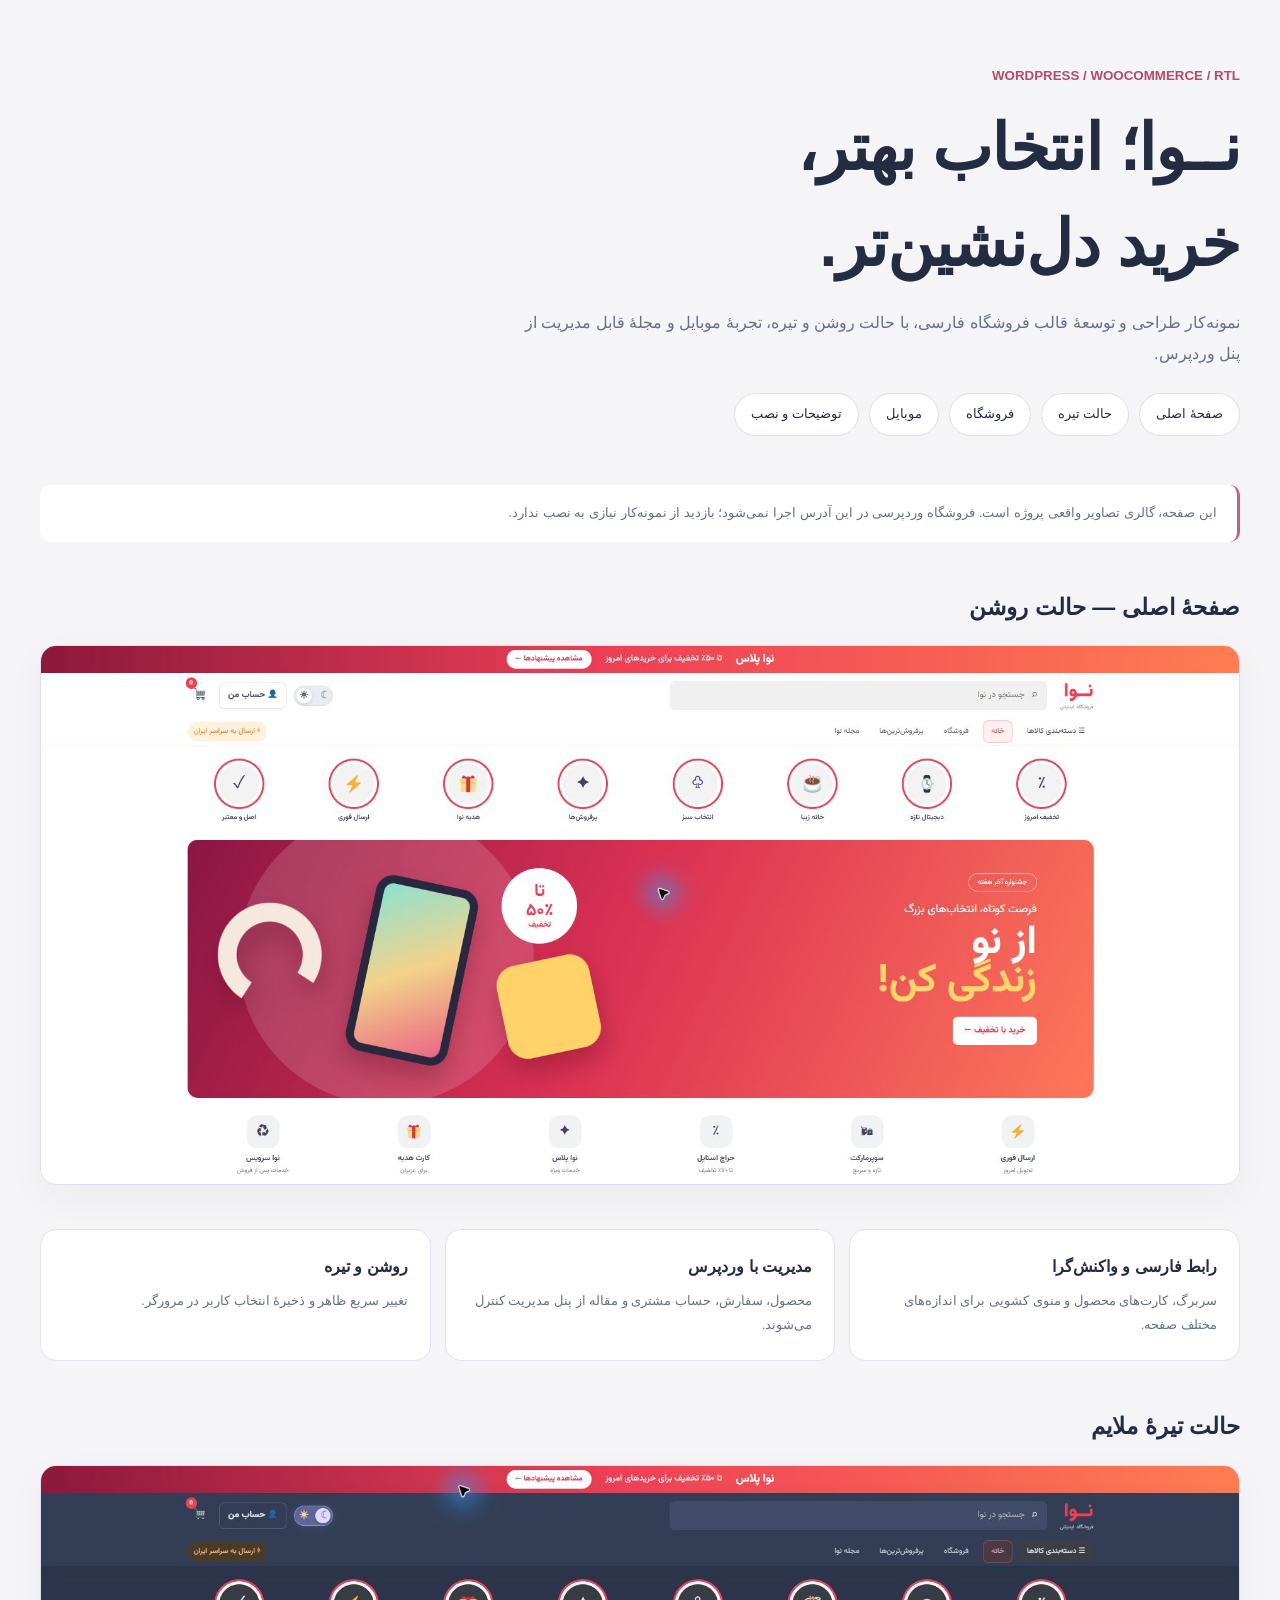
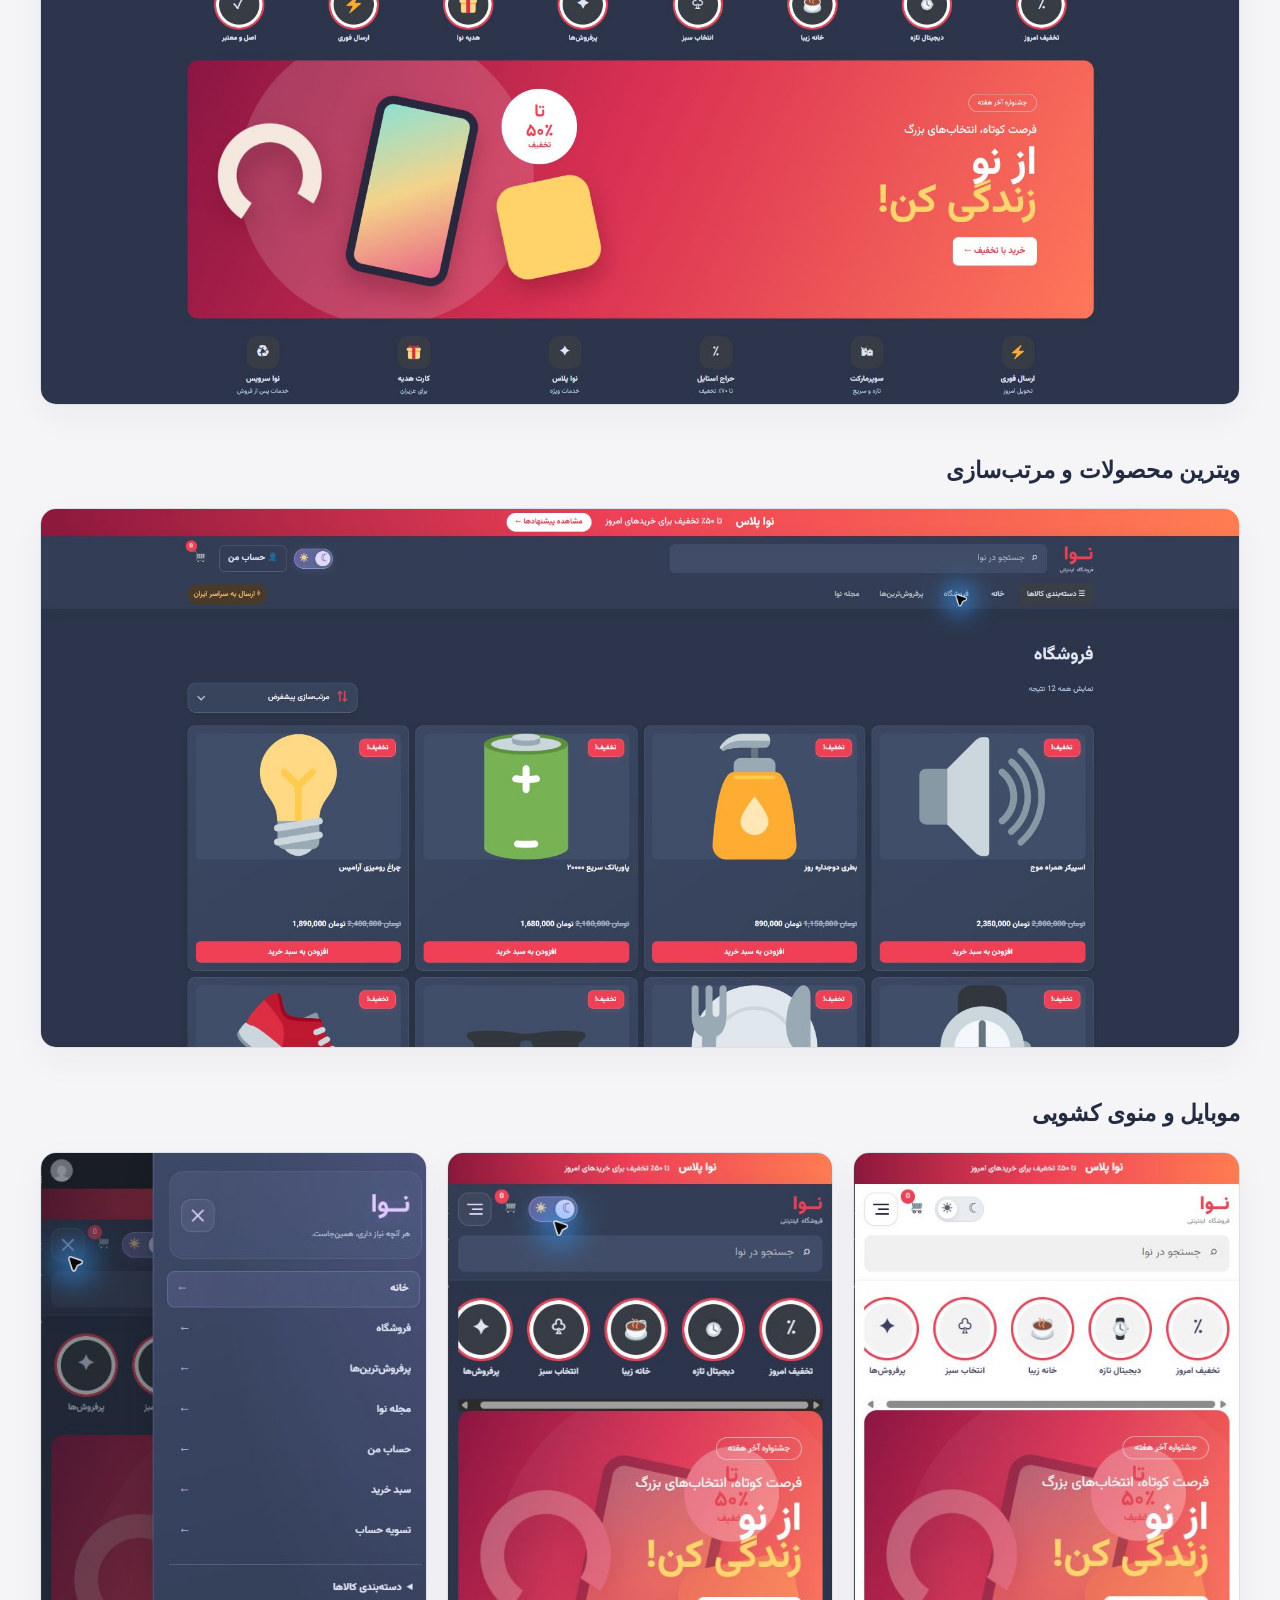
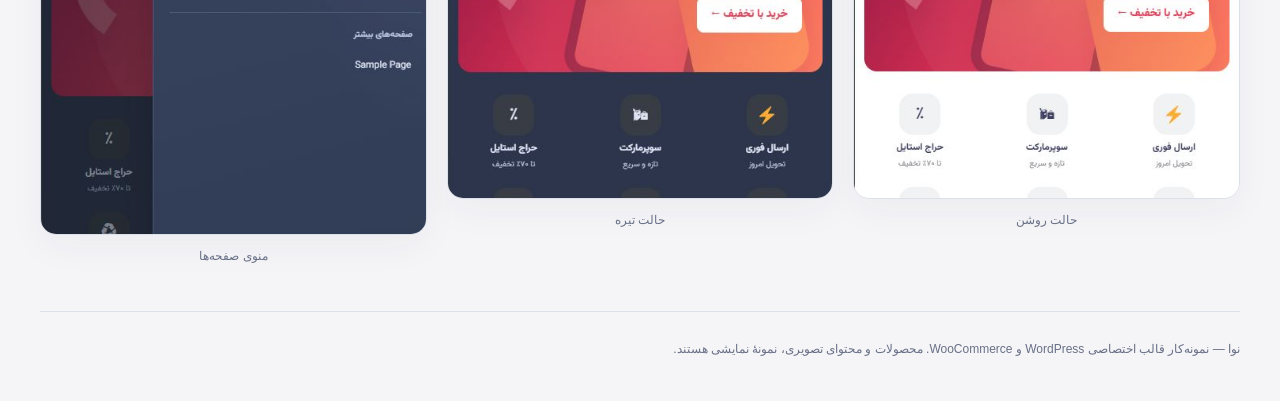
==== docs/index.html @ d1279f13 "Add Nova Store theme, screenshots, and portfolio documentation" ====
<!doctype html>
<html lang="fa" dir="rtl">
<head>
  <meta charset="utf-8">
  <meta name="viewport" content="width=device-width,initial-scale=1">
  <meta name="description" content="نمونه‌کار قالب فروشگاهی فارسی نوا برای وردپرس و ووکامرس؛ تصاویر واقعی دسکتاپ، موبایل و حالت روشن و تیره.">
  <title>نوا — نمونه‌کار فروشگاه وردپرسی</title>
  <style>
    *{box-sizing:border-box}body{margin:0;background:#f5f5f8;color:#242c42;font:16px/1.9 Tahoma,Arial,sans-serif}a{color:inherit}.shell{width:min(1200px,calc(100% - 36px));margin:auto}header{padding:60px 0 36px}header small{color:#b84a66;font-weight:bold}h1{font-size:clamp(34px,6vw,64px);line-height:1.5;letter-spacing:-1px;margin:10px 0}header p{max-width:720px;color:#687086}nav{display:flex;gap:10px;flex-wrap:wrap;margin-top:24px}nav a{padding:8px 16px;border:1px solid #dce0e9;border-radius:30px;text-decoration:none;background:white;font-size:13px}.note{padding:16px 20px;border-right:3px solid #ba657d;background:#fff;border-radius:10px;color:#687086;font-size:13px}section{margin:44px 0}section h2{font-size:23px;margin-bottom:16px}img{display:block;width:100%;height:auto;border-radius:16px;border:1px solid #dce0e9;box-shadow:0 12px 36px #26344a0b}.mobile{display:grid;grid-template-columns:repeat(3,minmax(0,1fr));gap:20px}.mobile figure{margin:0}.mobile figcaption{text-align:center;font-size:12px;margin-top:10px;color:#687086}.features{display:grid;grid-template-columns:repeat(3,minmax(0,1fr));gap:14px}.features div{background:#fff;padding:22px;border-radius:16px;border:1px solid #e1e4ed}.features strong{display:block;margin-bottom:6px}.features p{margin:0;font-size:13px;color:#687086}footer{border-top:1px solid #dce0e9;padding:26px 0 40px;font-size:12px;color:#687086}a:focus-visible{outline:3px solid #d65c7b;outline-offset:4px}@media(max-width:650px){header{padding-top:32px}.features{grid-template-columns:1fr}.mobile{gap:8px}.mobile img{border-radius:8px}.shell{width:calc(100% - 24px)}nav a{font-size:11px;padding:6px 12px}section{margin-block:30px}}
  </style>
</head>
<body>
  <header class="shell"><small>WORDPRESS / WOOCOMMERCE / RTL</small><h1>نــوا؛ انتخاب بهتر،<br>خرید دل‌نشین‌تر.</h1><p>نمونه‌کار طراحی و توسعهٔ قالب فروشگاه فارسی، با حالت روشن و تیره، تجربهٔ موبایل و مجلهٔ قابل مدیریت از پنل وردپرس.</p><nav aria-label="بخش‌های نمونه‌کار"><a href="#desktop">صفحهٔ اصلی</a><a href="#dark">حالت تیره</a><a href="#shop">فروشگاه</a><a href="#mobile">موبایل</a><a href="../README.md">توضیحات و نصب</a></nav></header>
  <main class="shell">
    <p class="note">این صفحه، گالری تصاویر واقعی پروژه است. فروشگاه وردپرسی در این آدرس اجرا نمی‌شود؛ بازدید از نمونه‌کار نیازی به نصب ندارد.</p>
    <section id="desktop"><h2>صفحهٔ اصلی — حالت روشن</h2><a href="images/home-light.png"><img src="images/home-light.png" alt="صفحهٔ اصلی فروشگاه نوا در حالت روشن"></a></section>
    <div class="features"><div><strong>رابط فارسی و واکنش‌گرا</strong><p>سربرگ، کارت‌های محصول و منوی کشویی برای اندازه‌های مختلف صفحه.</p></div><div><strong>مدیریت با وردپرس</strong><p>محصول، سفارش، حساب مشتری و مقاله از پنل مدیریت کنترل می‌شوند.</p></div><div><strong>روشن و تیره</strong><p>تغییر سریع ظاهر و ذخیرهٔ انتخاب کاربر در مرورگر.</p></div></div>
    <section id="dark"><h2>حالت تیرهٔ ملایم</h2><a href="images/home-dark.png"><img loading="lazy" src="images/home-dark.png" alt="صفحهٔ اصلی نوا در حالت تیره"></a></section>
    <section id="shop"><h2>ویترین محصولات و مرتب‌سازی</h2><a href="images/shop-dark.png"><img loading="lazy" src="images/shop-dark.png" alt="کارت‌های محصول، قیمت و مرتب‌سازی فروشگاه"></a></section>
    <section id="mobile"><h2>موبایل و منوی کشویی</h2><div class="mobile"><figure><a href="images/mobile-light.png"><img loading="lazy" src="images/mobile-light.png" alt="نسخهٔ موبایل روشن"></a><figcaption>حالت روشن</figcaption></figure><figure><a href="images/mobile-dark.png"><img loading="lazy" src="images/mobile-dark.png" alt="نسخهٔ موبایل تیره"></a><figcaption>حالت تیره</figcaption></figure><figure><a href="images/mobile-menu.png"><img loading="lazy" src="images/mobile-menu.png" alt="منوی کشویی موبایل"></a><figcaption>منوی صفحه‌ها</figcaption></figure></div></section>
  </main>
  <footer class="shell">نوا — نمونه‌کار قالب اختصاصی WordPress و WooCommerce. محصولات و محتوای تصویری، نمونهٔ نمایشی هستند.</footer>
</body>
</html>
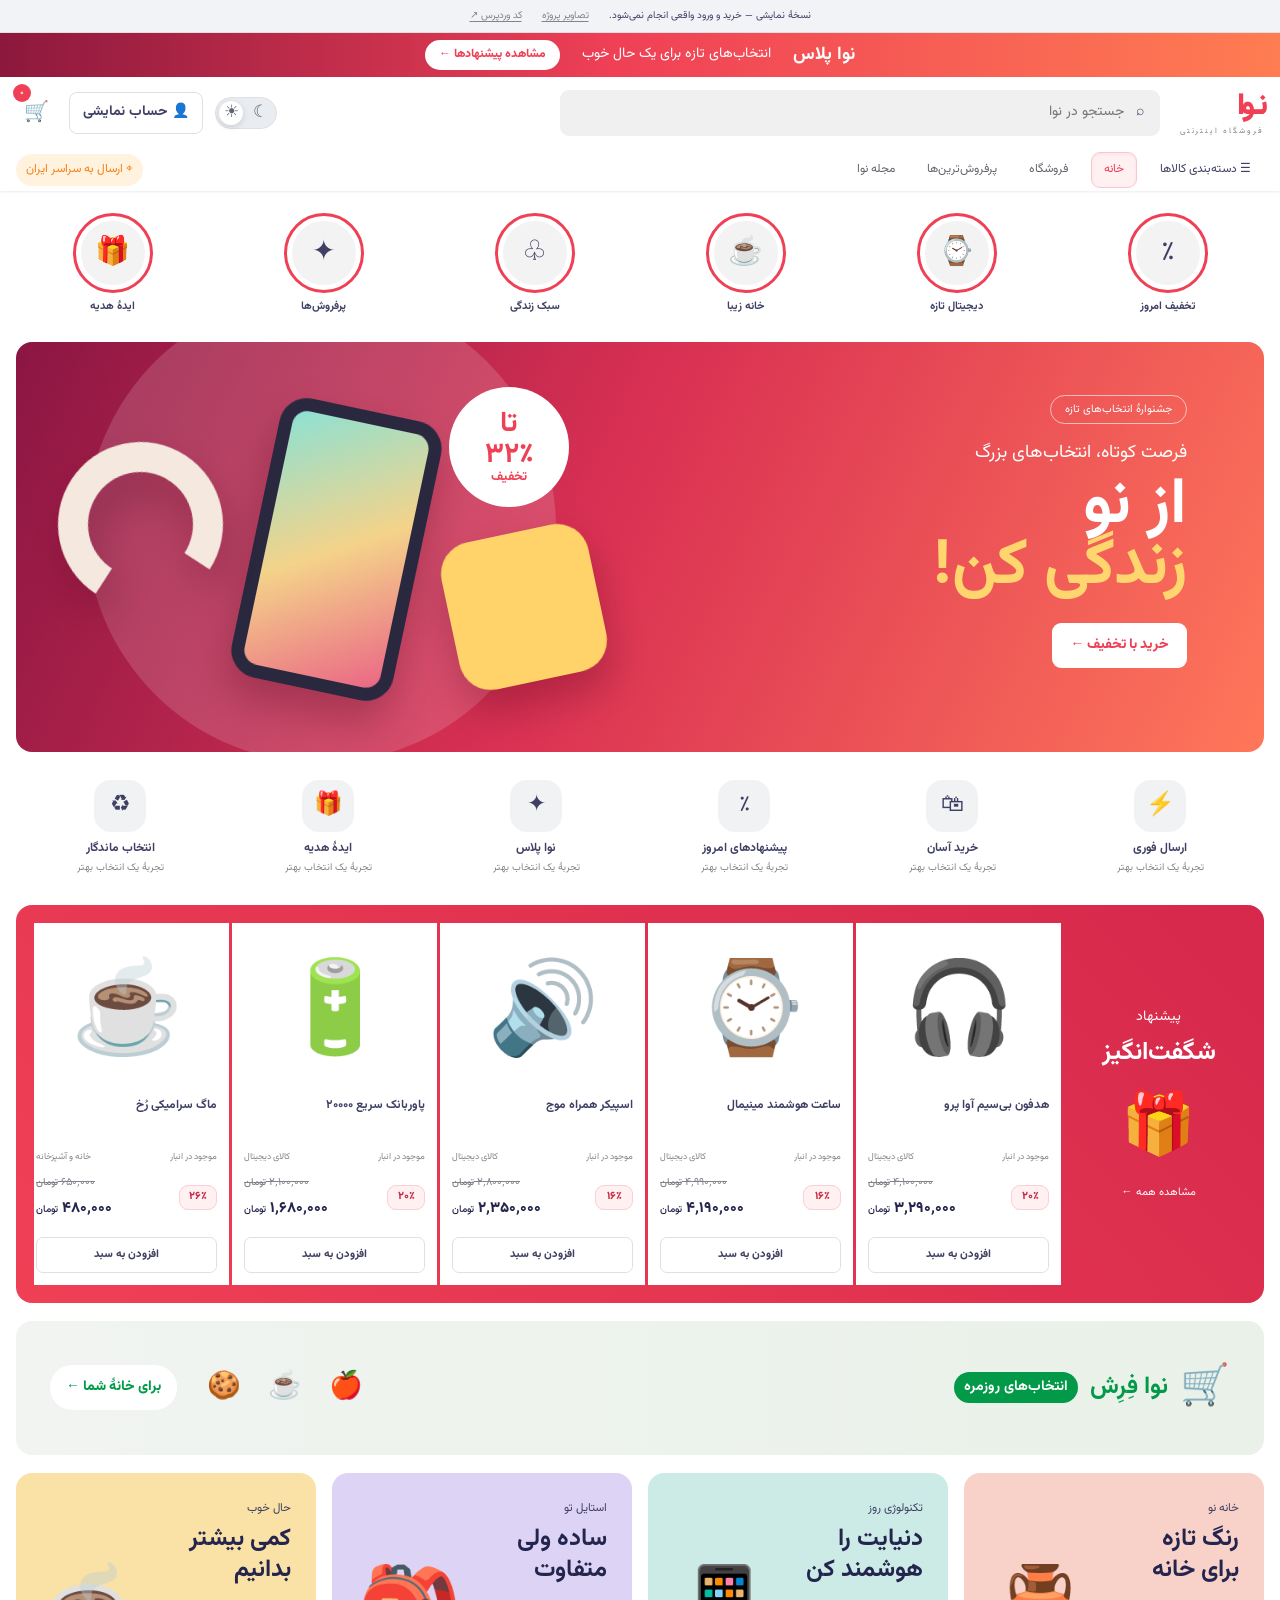
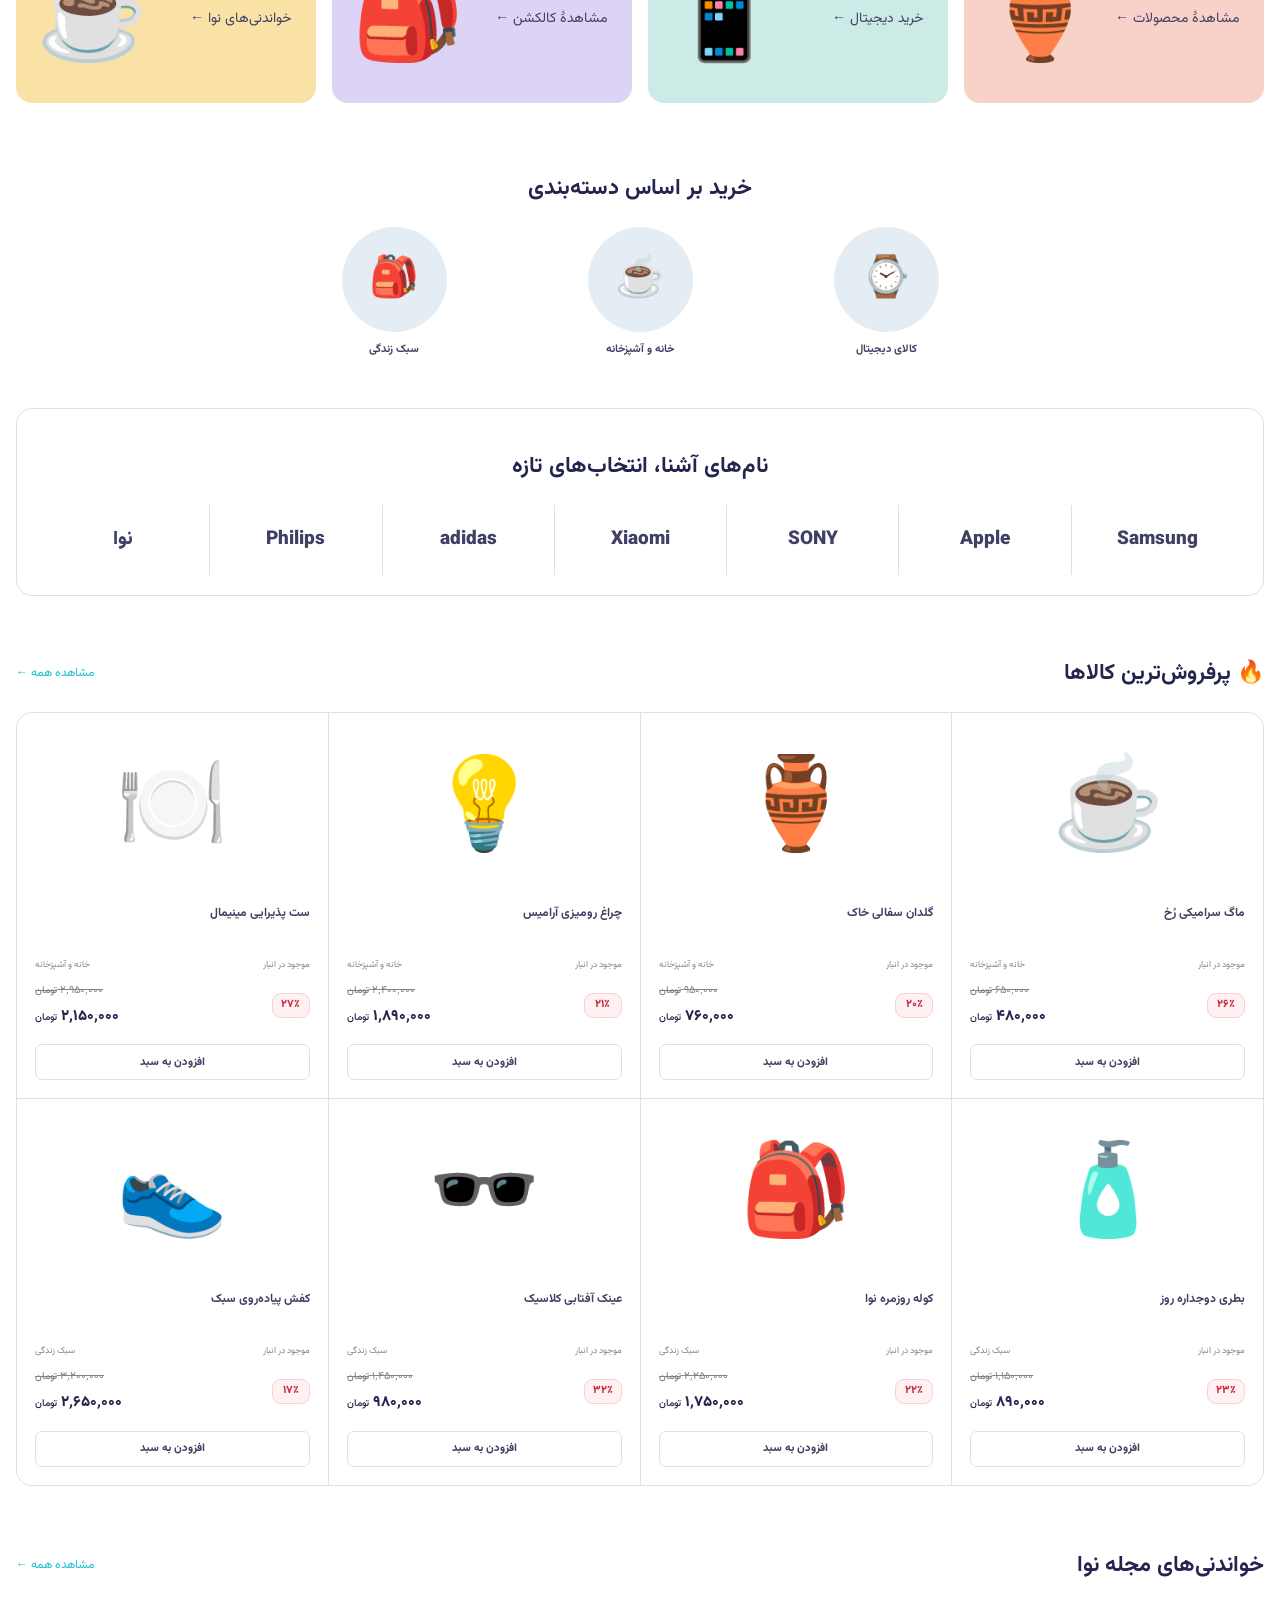
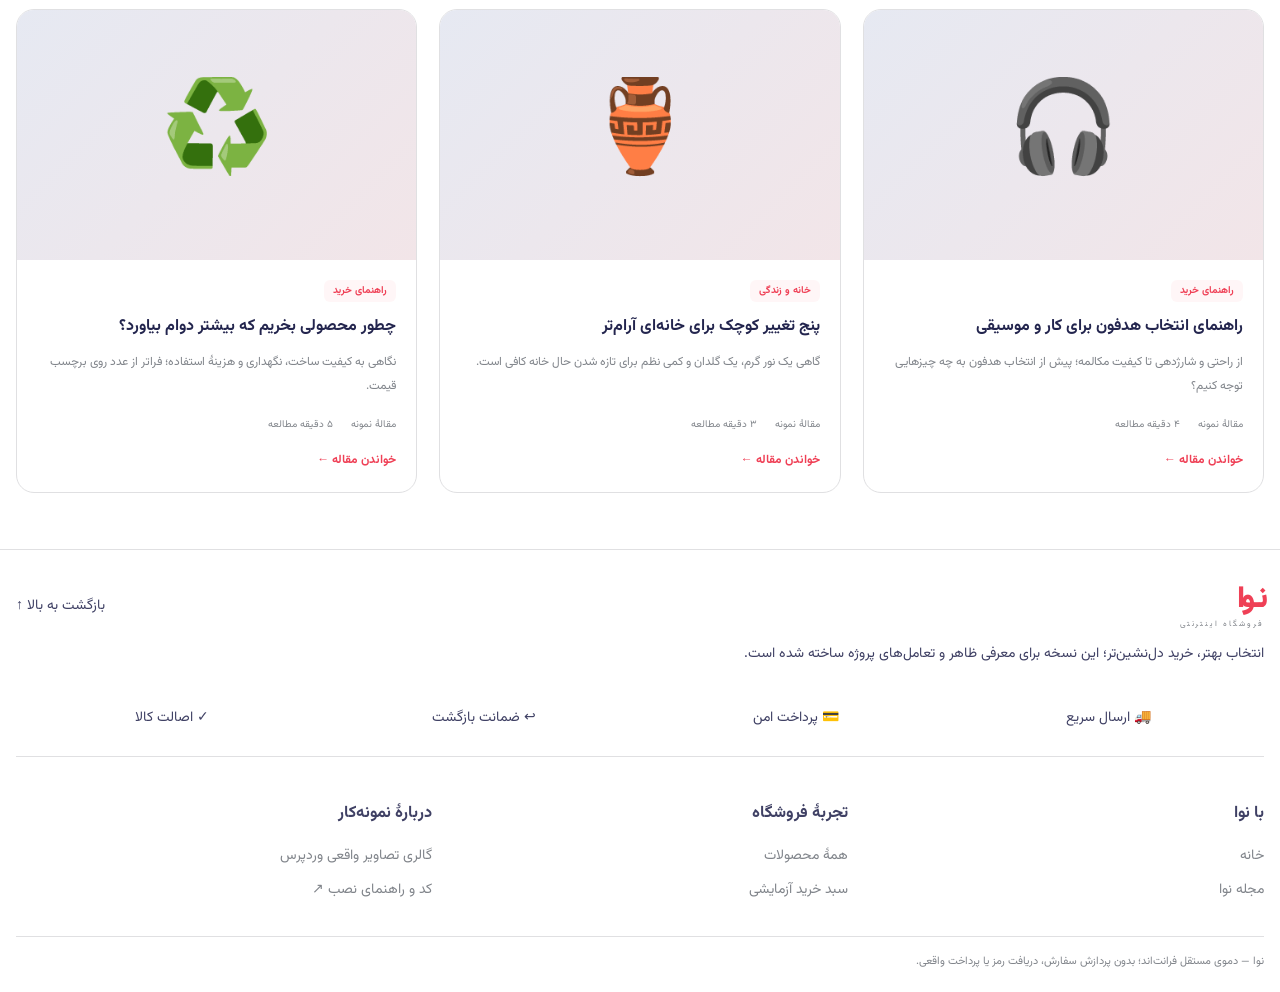
==== commit 4692ec8d: "Add standalone interactive storefront demo without changing the WordPress theme" ====
--- a/docs/index.html
+++ b/docs/index.html
@@ -3,22 +3,45 @@
 <head>
   <meta charset="utf-8">
   <meta name="viewport" content="width=device-width,initial-scale=1">
-  <meta name="description" content="نمونه‌کار قالب فروشگاهی فارسی نوا برای وردپرس و ووکامرس؛ تصاویر واقعی دسکتاپ، موبایل و حالت روشن و تیره.">
-  <title>نوا — نمونه‌کار فروشگاه وردپرسی</title>
-  <style>
-    *{box-sizing:border-box}body{margin:0;background:#f5f5f8;color:#242c42;font:16px/1.9 Tahoma,Arial,sans-serif}a{color:inherit}.shell{width:min(1200px,calc(100% - 36px));margin:auto}header{padding:60px 0 36px}header small{color:#b84a66;font-weight:bold}h1{font-size:clamp(34px,6vw,64px);line-height:1.5;letter-spacing:-1px;margin:10px 0}header p{max-width:720px;color:#687086}nav{display:flex;gap:10px;flex-wrap:wrap;margin-top:24px}nav a{padding:8px 16px;border:1px solid #dce0e9;border-radius:30px;text-decoration:none;background:white;font-size:13px}.note{padding:16px 20px;border-right:3px solid #ba657d;background:#fff;border-radius:10px;color:#687086;font-size:13px}section{margin:44px 0}section h2{font-size:23px;margin-bottom:16px}img{display:block;width:100%;height:auto;border-radius:16px;border:1px solid #dce0e9;box-shadow:0 12px 36px #26344a0b}.mobile{display:grid;grid-template-columns:repeat(3,minmax(0,1fr));gap:20px}.mobile figure{margin:0}.mobile figcaption{text-align:center;font-size:12px;margin-top:10px;color:#687086}.features{display:grid;grid-template-columns:repeat(3,minmax(0,1fr));gap:14px}.features div{background:#fff;padding:22px;border-radius:16px;border:1px solid #e1e4ed}.features strong{display:block;margin-bottom:6px}.features p{margin:0;font-size:13px;color:#687086}footer{border-top:1px solid #dce0e9;padding:26px 0 40px;font-size:12px;color:#687086}a:focus-visible{outline:3px solid #d65c7b;outline-offset:4px}@media(max-width:650px){header{padding-top:32px}.features{grid-template-columns:1fr}.mobile{gap:8px}.mobile img{border-radius:8px}.shell{width:calc(100% - 24px)}nav a{font-size:11px;padding:6px 12px}section{margin-block:30px}}
-  </style>
+  <meta name="description" content="دموی تعاملی فروشگاه فارسی نوا؛ فروشگاه، سبد آزمایشی، مجله، منوی موبایل و تم روشن و تیره.">
+  <meta name="theme-color" content="#ef4056">
+  <title>نوا | دموی فروشگاه اینترنتی</title>
+  <link rel="icon" type="image/svg+xml" href="demo/favicon.svg">
+  <script>try{document.documentElement.dataset.theme=localStorage.getItem('nova-theme')==='dark'?'dark':'light'}catch(e){document.documentElement.dataset.theme='light'}</script>
+  <link rel="stylesheet" href="https://fonts.googleapis.com/css2?family=Vazirmatn:wght@400;500;600;700;800;900&display=swap">
+  <link rel="stylesheet" href="demo/css/core.css">
+  <link rel="stylesheet" href="demo/css/woocommerce.css">
+  <link rel="stylesheet" href="demo/css/magazine.css">
+  <link rel="stylesheet" href="demo/css/responsive.css">
+  <link rel="stylesheet" href="demo/css/dark.css">
+  <link rel="stylesheet" href="demo/css/demo.css">
+  <script defer src="demo/js/ui.js"></script>
+  <script type="module" src="demo/js/app.js"></script>
 </head>
 <body>
-  <header class="shell"><small>WORDPRESS / WOOCOMMERCE / RTL</small><h1>نــوا؛ انتخاب بهتر،<br>خرید دل‌نشین‌تر.</h1><p>نمونه‌کار طراحی و توسعهٔ قالب فروشگاه فارسی، با حالت روشن و تیره، تجربهٔ موبایل و مجلهٔ قابل مدیریت از پنل وردپرس.</p><nav aria-label="بخش‌های نمونه‌کار"><a href="#desktop">صفحهٔ اصلی</a><a href="#dark">حالت تیره</a><a href="#shop">فروشگاه</a><a href="#mobile">موبایل</a><a href="../README.md">توضیحات و نصب</a></nav></header>
-  <main class="shell">
-    <p class="note">این صفحه، گالری تصاویر واقعی پروژه است. فروشگاه وردپرسی در این آدرس اجرا نمی‌شود؛ بازدید از نمونه‌کار نیازی به نصب ندارد.</p>
-    <section id="desktop"><h2>صفحهٔ اصلی — حالت روشن</h2><a href="images/home-light.png"><img src="images/home-light.png" alt="صفحهٔ اصلی فروشگاه نوا در حالت روشن"></a></section>
-    <div class="features"><div><strong>رابط فارسی و واکنش‌گرا</strong><p>سربرگ، کارت‌های محصول و منوی کشویی برای اندازه‌های مختلف صفحه.</p></div><div><strong>مدیریت با وردپرس</strong><p>محصول، سفارش، حساب مشتری و مقاله از پنل مدیریت کنترل می‌شوند.</p></div><div><strong>روشن و تیره</strong><p>تغییر سریع ظاهر و ذخیرهٔ انتخاب کاربر در مرورگر.</p></div></div>
-    <section id="dark"><h2>حالت تیرهٔ ملایم</h2><a href="images/home-dark.png"><img loading="lazy" src="images/home-dark.png" alt="صفحهٔ اصلی نوا در حالت تیره"></a></section>
-    <section id="shop"><h2>ویترین محصولات و مرتب‌سازی</h2><a href="images/shop-dark.png"><img loading="lazy" src="images/shop-dark.png" alt="کارت‌های محصول، قیمت و مرتب‌سازی فروشگاه"></a></section>
-    <section id="mobile"><h2>موبایل و منوی کشویی</h2><div class="mobile"><figure><a href="images/mobile-light.png"><img loading="lazy" src="images/mobile-light.png" alt="نسخهٔ موبایل روشن"></a><figcaption>حالت روشن</figcaption></figure><figure><a href="images/mobile-dark.png"><img loading="lazy" src="images/mobile-dark.png" alt="نسخهٔ موبایل تیره"></a><figcaption>حالت تیره</figcaption></figure><figure><a href="images/mobile-menu.png"><img loading="lazy" src="images/mobile-menu.png" alt="منوی کشویی موبایل"></a><figcaption>منوی صفحه‌ها</figcaption></figure></div></section>
-  </main>
-  <footer class="shell">نوا — نمونه‌کار قالب اختصاصی WordPress و WooCommerce. محصولات و محتوای تصویری، نمونهٔ نمایشی هستند.</footer>
+  <a class="skip-link screen-reader-text" href="#main" id="demoSkip">رفتن به محتوای اصلی</a>
+  <aside class="demo-notice"><span>نسخهٔ نمایشی — خرید و ورود واقعی انجام نمی‌شود.</span><a href="gallery.html">تصاویر پروژه</a><a href="https://github.com/reza-akbarzadeh/nova-store">کد وردپرس ↗</a></aside>
+  <div class="campaign-bar"><strong>نوا پلاس</strong><span>انتخاب‌های تازه برای یک حال خوب</span><a href="#/shop?sort=discount">مشاهده پیشنهادها ←</a></div>
+  <header class="nova-header">
+    <div class="nova-header__main nova-shell">
+      <a class="nova-logo" href="#/"><span>نــوا</span><small>فروشگاه اینترنتی</small></a>
+      <div class="nova-search-wrap"><form class="nova-search" id="demoSearchForm" role="search"><span aria-hidden="true">⌕</span><label class="screen-reader-text" for="novaSearch">جستجوی محصول</label><input id="novaSearch" type="search" placeholder="جستجو در نوا" autocomplete="off"></form><div class="nova-search-results" id="novaSearchResults" hidden></div></div>
+      <div class="nova-header__actions">
+        <button class="nova-theme-toggle" id="novaThemeToggle" type="button" role="switch" aria-checked="false" aria-label="فعال کردن حالت تیره"><span class="nova-theme-toggle__sun" aria-hidden="true">☀</span><span class="nova-theme-toggle__moon" aria-hidden="true">☾</span><span class="nova-theme-toggle__thumb" aria-hidden="true"></span></button>
+        <a class="nova-login" href="#/account">👤 حساب نمایشی</a><a class="nova-cart" href="#/cart" aria-label="سبد خرید"><span aria-hidden="true">🛒</span><span class="nova-cart-count" id="demoCartCount">۰</span></a>
+        <button class="nova-menu-toggle" id="novaMenuToggle" type="button" aria-label="باز کردن منوی صفحه‌ها" aria-controls="novaMobileMenu" aria-expanded="false" aria-haspopup="dialog"><span class="nova-menu-icon" aria-hidden="true"><span></span><span></span><span></span></span></button>
+      </div>
+    </div>
+    <div class="nova-header__nav nova-shell"><button class="nova-categories-toggle" id="novaCategoryToggle" type="button">☰ دسته‌بندی کالاها</button><a class="nova-home-link" href="#/">خانه</a><nav class="nova-nav" aria-label="منوی اصلی"><a href="#/shop">فروشگاه</a><a href="#/shop?sort=popular">پرفروش‌ترین‌ها</a><a href="#/magazine">مجله نوا</a></nav><span class="nova-location">⌖ ارسال به سراسر ایران</span></div>
+    <div class="nova-mega-menu" id="novaMegaMenu"><a href="#/shop?category=digital">⌚ کالای دیجیتال</a><a href="#/shop?category=home">☕ خانه و آشپزخانه</a><a href="#/shop?category=lifestyle">◇ سبک زندگی</a><a href="#/shop">✦ همه محصولات</a></div>
+  </header>
+  <dialog id="novaMobileMenu" class="nova-mobile-menu" aria-labelledby="nova-mobile-menu-title"><div class="nova-mobile-menu__panel">
+    <div class="nova-mobile-menu__head"><div><strong id="nova-mobile-menu-title">نــوا</strong><small>هر آنچه نیاز داری، همین‌جاست.</small></div><button type="button" class="nova-mobile-menu__close" aria-label="بستن منو"><span class="nova-menu-icon" aria-hidden="true"><span></span><span></span><span></span></span></button></div>
+    <nav class="nova-mobile-menu__links" aria-label="صفحه‌های سایت"><a href="#/">خانه <span>←</span></a><a href="#/shop">فروشگاه <span>←</span></a><a href="#/shop?sort=popular">پرفروش‌ترین‌ها <span>←</span></a><a href="#/magazine">مجله نوا <span>←</span></a><a href="#/account">حساب نمایشی <span>←</span></a><a href="#/cart">سبد خرید <span>←</span></a><a href="#/checkout">تسویه حساب آزمایشی <span>←</span></a></nav>
+    <details class="nova-mobile-menu__categories"><summary>دسته‌بندی کالاها</summary><ul><li><a href="#/shop?category=digital">کالای دیجیتال</a></li><li><a href="#/shop?category=home">خانه و آشپزخانه</a></li><li><a href="#/shop?category=lifestyle">سبک زندگی</a></li></ul></details><p class="nova-mobile-menu__note">دموی رابط کاربری؛ بدون اتصال به حساب و پرداخت واقعی.</p>
+  </div></dialog>
+  <main id="main" class="site-main" tabindex="-1"><div class="nova-shell demo-empty"><h1>در حال آماده‌سازی نوا…</h1><noscript><p>برای نمایش دموی تعاملی، JavaScript مرورگر را فعال کنید.</p><a href="gallery.html">مشاهدهٔ گالری تصاویر</a></noscript></div></main>
+  <footer class="nova-footer" id="footer"><div class="nova-shell"><div class="nova-footer__head"><a class="nova-logo" href="#/"><span>نــوا</span><small>فروشگاه اینترنتی</small></a><a href="#" id="demoBackTop">بازگشت به بالا ↑</a></div><p>انتخاب بهتر، خرید دل‌نشین‌تر؛ این نسخه برای معرفی ظاهر و تعامل‌های پروژه ساخته شده است.</p><div class="nova-benefits"><span>🚚 ارسال سریع</span><span>💳 پرداخت امن</span><span>↩ ضمانت بازگشت</span><span>✓ اصالت کالا</span></div><div class="nova-footer__links"><div><h3>با نوا</h3><a href="#/">خانه</a><a href="#/magazine">مجله نوا</a></div><div><h3>تجربهٔ فروشگاه</h3><a href="#/shop">همهٔ محصولات</a><a href="#/cart">سبد خرید آزمایشی</a></div><div><h3>دربارهٔ نمونه‌کار</h3><a href="gallery.html">گالری تصاویر واقعی وردپرس</a><a href="https://github.com/reza-akbarzadeh/nova-store">کد و راهنمای نصب ↗</a></div></div><div class="nova-copyright">نوا — دموی مستقل فرانت‌اند؛ بدون پردازش سفارش، دریافت رمز یا پرداخت واقعی.</div></div></footer>
+  <div id="demoToast" class="demo-toast" role="status" aria-live="polite" hidden></div>
 </body>
 </html>
--- a/docs/demo/css/core.css
+++ b/docs/demo/css/core.css
@@ -0,0 +1,1438 @@
+:root {
+    --nova-red:#ef4056;
+    --nova-red-dark:#d72f45;
+    --nova-blue:#19bfd3;
+    --nova-green:#029a49;
+    --nova-ink:#23254e;
+    --nova-text:#3f4064;
+    --nova-muted:#81858b;
+    --nova-line:#e0e0e2;
+    --nova-bg:#f2f2f2;
+    --nova-white:#fff;
+    --nova-radius:16px;
+    --nova-shadow:0 8px 28px rgba(0,0,0,.1)
+}
+
+* {
+    box-sizing:border-box
+}
+
+html {
+    scroll-behavior:smooth
+}
+
+body {
+    margin:0;
+    color:var(--nova-text);
+    background:#fff;
+    font-family:Vazirmatn,sans-serif;
+    font-size:14px;
+    line-height:1.8
+}
+
+a {
+    text-decoration:none;
+    color:inherit
+}
+
+button,input {
+    font:inherit
+}
+
+.nova-shell {
+    width:min(1440px,calc(100% - 32px));
+    margin-inline:auto
+}
+
+.campaign-bar {
+    height:44px;
+    background:linear-gradient(90deg,#8c183d,#ef4056 48%,#ff7d52);
+    color:#fff;
+    display:flex;
+    align-items:center;
+    justify-content:center;
+    gap:22px;
+    padding:0 16px
+}
+
+.campaign-bar strong {
+    font-size:18px
+}
+
+.campaign-bar a {
+    background:#fff;
+    color:var(--nova-red);
+    border-radius:20px;
+    padding:4px 14px;
+    font-size:12px;
+    font-weight:800
+}
+
+.nova-header {
+    position:sticky;
+    top:0;
+    background:#fff;
+    z-index:50;
+    box-shadow:0 1px 2px rgba(0,0,0,.08)
+}
+
+.nova-header__main {
+    height:72px;
+    display:flex;
+    align-items:center;
+    gap:20px
+}
+
+.nova-logo {
+    display:flex;
+    flex-direction:column;
+    line-height:1;
+    min-width:135px
+}
+
+.nova-logo span {
+    color:var(--nova-red);
+    font-size:30px;
+    font-weight:900;
+    letter-spacing:-4px
+}
+
+.nova-logo small {
+    font-size:8px;
+    letter-spacing:2px;
+    color:var(--nova-muted);
+    margin-top:5px
+}
+
+.nova-search-wrap {
+    width:min(600px,55vw);
+    position:relative
+}
+
+.nova-search {
+    height:46px;
+    border-radius:9px;
+    background:#f0f0f1;
+    display:flex;
+    align-items:center;
+    gap:10px;
+    padding:0 16px
+}
+
+.nova-search input {
+    flex:1;
+    border:0;
+    background:transparent;
+    outline:0
+}
+
+.nova-search-results {
+    position:absolute;
+    top:50px;
+    right:0;
+    left:0;
+    background:#fff;
+    border-radius:10px;
+    box-shadow:var(--nova-shadow);
+    padding:10px;
+    z-index:60
+}
+
+.nova-search-results a {
+    display:flex;
+    gap:12px;
+    align-items:center;
+    padding:8px;
+    border-bottom:1px solid var(--nova-line)
+}
+
+.nova-search-results a>span {
+    font-size:30px
+}
+
+.nova-search-results a div {
+    display:grid
+}
+
+.nova-search-results small {
+    color:var(--nova-muted)
+}
+
+.nova-header__actions {
+    margin-right:auto;
+    display:flex;
+    align-items:center;
+    gap:12px
+}
+
+.nova-login {
+    border:1px solid var(--nova-line);
+    border-radius:8px;
+    padding:7px 13px;
+    font-weight:700
+}
+
+.nova-cart {
+    font-size:20px;
+    position:relative;
+    padding:8px
+}
+
+.nova-cart-count {
+    position:absolute;
+    top:-3px;
+    left:-3px;
+    min-width:18px;
+    height:18px;
+    display:grid;
+    place-items:center;
+    border-radius:50%;
+    background:var(--nova-red);
+    color:#fff;
+    font-size:9px
+}
+
+.nova-menu-toggle {
+    display:none;
+    border:0;
+    background:#fff;
+    font-size:22px
+}
+
+.nova-header__nav {
+    height:42px;
+    display:flex;
+    align-items:center;
+    gap:22px;
+    font-size:12px
+}
+
+.nova-categories-toggle {
+    border:0;
+    background:#fff;
+    font-weight:800;
+    cursor:pointer
+}
+
+.nova-nav {
+    display:flex;
+    gap:22px;
+    color:#62666d
+}
+
+.nova-location {
+    margin-right:auto;
+    color:#f57f17;
+    background:#fff3e0;
+    border-radius:18px;
+    padding:5px 10px
+}
+
+.nova-mega-menu {
+    position:absolute;
+    top:114px;
+    right:max(16px,calc((100% - 1440px)/2));
+    width:300px;
+    background:#fff;
+    box-shadow:var(--nova-shadow);
+    display:none;
+    flex-direction:column;
+    border-radius:0 0 12px 12px
+}
+
+.nova-mega-menu.is-open {
+    display:flex
+}
+
+.nova-mega-menu a {
+    padding:13px 18px;
+    border-bottom:1px solid var(--nova-line)
+}
+
+.nova-stories {
+    display:flex;
+    justify-content:space-around;
+    gap:18px;
+    padding:25px 0;
+    overflow:auto
+}
+
+.nova-stories a {
+    text-align:center;
+    min-width:80px
+}
+
+.nova-stories span {
+    display:grid;
+    place-items:center;
+    width:74px;
+    height:74px;
+    margin:auto;
+    border:5px solid #fff;
+    border-radius:50%;
+    outline:3px solid var(--nova-red);
+    background:#f3f3f3;
+    font-size:28px
+}
+
+.nova-stories b {
+    display:block;
+    font-size:11px;
+    margin-top:7px
+}
+
+.nova-hero {
+    height:410px;
+    border-radius:var(--nova-radius);
+    background:linear-gradient(115deg,#8b1643,#da3153 47%,#ff775a);
+    color:#fff;
+    display:grid;
+    grid-template-columns:44% 56%;
+    overflow:hidden;
+    position:relative
+}
+
+.nova-hero__copy {
+    padding:55px clamp(40px,6vw,90px)
+}
+
+.nova-hero__copy>span {
+    border:1px solid rgba(255,255,255,.6);
+    border-radius:20px;
+    padding:5px 14px;
+    font-size:11px
+}
+
+.nova-hero__copy p {
+    font-size:18px;
+    margin:15px 0 0
+}
+
+.nova-hero h1 {
+    font-size:64px;
+    line-height:.95;
+    margin:7px 0 25px
+}
+
+.nova-hero h1 em {
+    color:#ffd66e;
+    font-style:normal
+}
+
+.nova-hero__copy a {
+    display:inline-block;
+    background:#fff;
+    color:var(--nova-red);
+    border-radius:9px;
+    padding:10px 18px;
+    font-weight:800
+}
+
+.nova-hero__art {
+    position:relative
+}
+
+.nova-hero__art:before {
+    content:"";
+    position:absolute;
+    width:470px;
+    height:470px;
+    border-radius:50%;
+    background:rgba(255,255,255,.15);
+    left:10%;
+    top:-12%
+}
+
+.nova-hero__art i {
+    position:absolute;
+    display:block;
+    filter:drop-shadow(0 22px 20px rgba(70,0,20,.28))
+}
+
+.nova-phone {
+    width:165px;
+    height:285px;
+    border:13px solid #29283f;
+    border-radius:28px;
+    background:linear-gradient(150deg,#8de1d3,#f4d38a 50%,#ea6685);
+    left:34%;
+    top:65px;
+    transform:rotate(12deg)
+}
+
+.nova-headphone {
+    width:165px;
+    height:165px;
+    border:30px solid #f5e8df;
+    border-bottom-color:transparent;
+    border-radius:50%;
+    left:6%;
+    top:100px;
+    transform:rotate(-12deg)
+}
+
+.nova-box {
+    width:150px;
+    height:150px;
+    background:#ffd369;
+    border-radius:32px;
+    left:62%;
+    top:190px;
+    transform:rotate(-12deg)
+}
+
+.nova-hero__art strong {
+    position:absolute;
+    left:62%;
+    top:45px;
+    width:120px;
+    height:120px;
+    border-radius:50%;
+    background:#fff;
+    color:var(--nova-red);
+    display:grid;
+    place-items:center;
+    align-content:center;
+    text-align:center;
+    font-size:28px;
+    line-height:1.1
+}
+
+.nova-hero__art small {
+    font-size:13px
+}
+
+.nova-services {
+    display:grid;
+    grid-template-columns:repeat(6,1fr);
+    padding:28px 0
+}
+
+.nova-services a {
+    text-align:center
+}
+
+.nova-services span {
+    width:52px;
+    height:52px;
+    border-radius:17px;
+    display:grid;
+    place-items:center;
+    margin:auto;
+    background:#f1f2f4;
+    font-size:23px
+}
+
+.nova-services b,.nova-services small {
+    display:block
+}
+
+.nova-services b {
+    font-size:12px;
+    margin-top:6px
+}
+
+.nova-services small {
+    font-size:10px;
+    color:var(--nova-muted)
+}
+
+.nova-amazing {
+    height:340px;
+    background:linear-gradient(225deg,#d6284b,#ef4056);
+    border-radius:var(--nova-radius);
+    padding:18px;
+    display:grid;
+    grid-template-columns:175px 1fr;
+    gap:10px;
+    overflow:hidden
+}
+
+.nova-amazing__title {
+    color:#fff;
+    text-align:center;
+    display:flex;
+    flex-direction:column;
+    align-items:center;
+    justify-content:center
+}
+
+.nova-amazing__title p,.nova-amazing__title h2 {
+    margin:0
+}
+
+.nova-amazing__title h2 {
+    font-size:25px
+}
+
+.nova-amazing__title span {
+    font-size:60px
+}
+
+.nova-amazing__title a {
+    font-size:11px
+}
+
+.nova-products-track {
+    display:flex;
+    gap:3px;
+    overflow:auto
+}
+
+.nova-product-card {
+    background:#fff;
+    min-width:205px;
+    padding:12px;
+    position:relative;
+    display:flex;
+    flex-direction:column
+}
+
+.nova-product-symbol {
+    height:155px;
+    display:grid;
+    place-items:center;
+    font-size:90px
+}
+
+.nova-product-card img {
+    width:100%;
+    height:155px;
+    object-fit:contain
+}
+
+.nova-product-card h3 {
+    font-size:12px;
+    line-height:1.8;
+    height:44px;
+    overflow:hidden;
+    margin:5px 0
+}
+
+.nova-product-meta,.nova-product-price {
+    display:flex;
+    align-items:center;
+    justify-content:space-between
+}
+
+.nova-product-meta {
+    font-size:10px;
+    color:var(--nova-muted)
+}
+
+.nova-product-meta b {
+    color:#f9a825
+}
+
+.nova-product-price>.nova-discount-badge {
+    background:var(--nova-red);
+    color:#fff;
+    border-radius:15px;
+    padding:1px 7px;
+    font-size:10px
+}
+
+.nova-product-price strong {
+    font-size:13px
+}
+
+.nova-product-card .add_to_cart_button {
+    margin-top:10px;
+    border:1px solid var(--nova-red);
+    color:var(--nova-red);
+    text-align:center;
+    border-radius:7px;
+    padding:6px;
+    font-weight:800;
+    font-size:11px
+}
+
+.nova-product-card .added_to_cart {
+    font-size:10px;
+    text-align:center;
+    color:var(--nova-green)
+}
+
+.nova-fresh {
+    margin-top:18px;
+    min-height:105px;
+    border-radius:var(--nova-radius);
+    background:linear-gradient(90deg,#f1f4f1,#e9f1e8);
+    display:flex;
+    align-items:center;
+    gap:30px;
+    padding:16px 34px
+}
+
+.nova-fresh>div {
+    display:flex;
+    align-items:center;
+    gap:12px
+}
+
+.nova-fresh>div span {
+    font-size:40px
+}
+
+.nova-fresh strong {
+    font-size:24px;
+    color:var(--nova-green)
+}
+
+.nova-fresh b {
+    background:var(--nova-green);
+    color:#fff;
+    border-radius:18px;
+    padding:3px 10px
+}
+
+.nova-fresh p {
+    margin-right:auto;
+    font-size:27px
+}
+
+.nova-fresh>a {
+    background:#fff;
+    color:var(--nova-green);
+    border-radius:22px;
+    padding:10px 16px;
+    font-weight:800
+}
+
+.nova-ads {
+    display:grid;
+    grid-template-columns:repeat(4,1fr);
+    gap:16px;
+    margin-top:18px
+}
+
+.nova-ads>a {
+    height:230px;
+    border-radius:var(--nova-radius);
+    padding:25px;
+    position:relative;
+    overflow:hidden
+}
+
+.nova-ads .coral {
+    background:#f8d1c8
+}
+
+.nova-ads .mint {
+    background:#ccebe6
+}
+
+.nova-ads .purple {
+    background:#ddd4f5
+}
+
+.nova-ads .amber {
+    background:#fae1a6
+}
+
+.nova-ads small,.nova-ads strong,.nova-ads span {
+    display:block
+}
+
+.nova-ads strong {
+    font-size:24px;
+    line-height:1.3;
+    margin:5px 0 20px;
+    color:var(--nova-ink)
+}
+
+.nova-ads i {
+    position:absolute;
+    left:20px;
+    bottom:0;
+    font-style:normal;
+    font-size:90px
+}
+
+.nova-section {
+    padding:48px 0;
+    text-align:center
+}
+
+.nova-section h2,.nova-brands h2,.nova-section-head h2 {
+    font-size:22px;
+    color:var(--nova-ink)
+}
+
+.nova-category-grid {
+    display:grid;
+    grid-template-columns:repeat(8,1fr);
+    gap:18px
+}
+
+.nova-category-grid span {
+    width:105px;
+    height:105px;
+    border-radius:50%;
+    background:#e5edf4;
+    display:grid;
+    place-items:center;
+    margin:auto;
+    font-size:40px
+}
+
+.nova-category-grid b {
+    display:block;
+    margin-top:8px;
+    font-size:11px
+}
+
+.nova-brands {
+    border:1px solid var(--nova-line);
+    border-radius:var(--nova-radius);
+    padding:20px;
+    text-align:center
+}
+
+.nova-brands>div {
+    display:grid;
+    grid-template-columns:repeat(7,1fr)
+}
+
+.nova-brands span {
+    height:70px;
+    display:grid;
+    place-items:center;
+    font-size:19px;
+    font-weight:900;
+    border-left:1px solid var(--nova-line)
+}
+
+.nova-brands span:last-child {
+    border:0
+}
+
+.nova-popular {
+    padding:40px 0
+}
+
+.nova-section-head {
+    display:flex;
+    align-items:center;
+    justify-content:space-between
+}
+
+.nova-section-head a {
+    color:var(--nova-blue);
+    font-size:12px
+}
+
+.nova-products-grid {
+    display:grid;
+    grid-template-columns:repeat(4,1fr);
+    gap:1px;
+    background:var(--nova-line);
+    border:1px solid var(--nova-line);
+    border-radius:var(--nova-radius);
+    overflow:hidden
+}
+
+.nova-products-grid .nova-product-card {
+    min-width:0
+}
+
+.nova-reading {
+    padding:10px 0 50px
+}
+
+.nova-reading>div:last-child {
+    display:grid;
+    grid-template-columns:repeat(4,1fr);
+    gap:14px
+}
+
+.nova-reading article {
+    border:1px solid var(--nova-line);
+    border-radius:var(--nova-radius);
+    overflow:hidden
+}
+
+.nova-reading article span {
+    height:170px;
+    background:#dce5e5;
+    display:grid;
+    place-items:center;
+    font-size:80px
+}
+
+.nova-reading h3 {
+    font-size:12px;
+    margin:12px 14px 18px
+}
+
+.nova-content,.nova-woocommerce-wrap {
+    padding:30px 0;
+    min-height:55vh
+}
+
+.nova-footer {
+    border-top:1px solid var(--nova-line);
+    padding:35px 0 20px
+}
+
+.nova-footer__head {
+    display:flex;
+    justify-content:space-between;
+    align-items:center
+}
+
+.nova-benefits {
+    display:grid;
+    grid-template-columns:repeat(4,1fr);
+    padding:25px 0;
+    text-align:center
+}
+
+.nova-footer__links {
+    display:grid;
+    grid-template-columns:repeat(3,1fr);
+    border-top:1px solid var(--nova-line);
+    padding:25px 0
+}
+
+.nova-footer__links a {
+    display:block;
+    color:var(--nova-muted);
+    margin:8px 0
+}
+
+.nova-copyright {
+    border-top:1px solid var(--nova-line);
+    padding-top:15px;
+    color:var(--nova-muted);
+    font-size:11px
+}
+
+@media(max-width:1000px) {
+    .nova-hero {
+        grid-template-columns:1fr 1fr
+    }
+
+    .nova-ads {
+        grid-template-columns:1fr 1fr
+    }
+
+    .nova-category-grid {
+        grid-template-columns:repeat(4,1fr)
+    }
+
+    .nova-products-grid {
+        grid-template-columns:repeat(2,1fr)
+    }
+
+    .nova-reading>div:last-child {
+        grid-template-columns:1fr 1fr
+    }
+
+    .nova-location {
+        display:none
+    }
+
+}
+
+@media(max-width:700px) {
+    .campaign-bar {
+        height:38px;
+        font-size:10px
+    }
+
+    .campaign-bar a {
+        display:none
+    }
+
+    .nova-shell {
+        width:calc(100% - 20px)
+    }
+
+    .nova-header__main {
+        height:auto;
+        flex-wrap:wrap;
+        padding:10px 0
+    }
+
+    .nova-logo {
+        min-width:80px
+    }
+
+    .nova-logo span {
+        font-size:24px
+    }
+
+    .nova-search-wrap {
+        order:3;
+        width:100%
+    }
+
+    .nova-login {
+        display:none
+    }
+
+    .nova-menu-toggle {
+        display:block
+    }
+
+    .nova-header__nav {
+        display:none
+    }
+
+    .nova-mega-menu {
+        top:62px;
+        right:10px
+    }
+
+    .nova-stories {
+        justify-content:flex-start
+    }
+
+    .nova-stories a:nth-last-child(-n+3) {
+        display:none
+    }
+
+    .nova-hero {
+        height:340px;
+        display:block
+    }
+
+    .nova-hero__copy {
+        position:relative;
+        z-index:2;
+        padding:40px 28px
+    }
+
+    .nova-hero h1 {
+        font-size:50px
+    }
+
+    .nova-hero__art {
+        position:absolute;
+        inset:0;
+        opacity:.3
+    }
+
+    .nova-services {
+        grid-template-columns:repeat(3,1fr);
+        gap:20px
+    }
+
+    .nova-amazing {
+        width:calc(100% - 10px);
+        margin-left:0;
+        grid-template-columns:120px 1fr;
+        height:310px
+    }
+
+    .nova-product-card {
+        min-width:180px
+    }
+
+    .nova-fresh {
+        padding:14px;
+        flex-wrap:wrap;
+        gap:8px
+    }
+
+    .nova-fresh p {
+        order:3;
+        margin:0;
+        font-size:20px
+    }
+
+    .nova-ads {
+        grid-template-columns:1fr 1fr;
+        gap:8px
+    }
+
+    .nova-ads>a {
+        height:180px;
+        padding:16px
+    }
+
+    .nova-ads strong {
+        font-size:18px
+    }
+
+    .nova-category-grid {
+        grid-template-columns:repeat(4,1fr);
+        gap:12px 3px
+    }
+
+    .nova-category-grid span {
+        width:72px;
+        height:72px;
+        font-size:28px
+    }
+
+    .nova-brands {
+        overflow:auto
+    }
+
+    .nova-brands>div {
+        display:flex
+    }
+
+    .nova-brands span {
+        min-width:130px
+    }
+
+    .nova-products-grid {
+        grid-template-columns:1fr 1fr
+    }
+
+    .nova-reading>div:last-child {
+        grid-template-columns:1fr 1fr
+    }
+
+    .nova-benefits,.nova-footer__links {
+        grid-template-columns:1fr 1fr;
+        gap:15px
+    }
+
+}
+
+/* Optional mild dark palette */
+html[data-theme="dark"] {
+    --nova-ink:#f1f2f4;
+    --nova-text:#d7d9de;
+    --nova-muted:#aeb3bb;
+    --nova-line:#41464f;
+    --nova-bg:#25292f;
+    --nova-white:#30353d;
+    --nova-shadow:0 10px 28px rgba(0,0,0,.24)
+}
+
+html[data-theme="dark"] body {
+    color:var(--nova-text);
+    background:var(--nova-bg)
+}
+
+html[data-theme="dark"] .nova-header,html[data-theme="dark"] .nova-mega-menu,html[data-theme="dark"] .nova-search-results {
+    background:#2c3037;
+    color:var(--nova-text)
+}
+
+html[data-theme="dark"] .nova-search,html[data-theme="dark"] .nova-menu-toggle,html[data-theme="dark"] .nova-categories-toggle {
+    background:#393e47;
+    color:var(--nova-text)
+}
+
+html[data-theme="dark"] .nova-search input {
+    color:var(--nova-ink)
+}
+
+html[data-theme="dark"] .nova-search input::placeholder {
+    color:#aeb3bb
+}
+
+html[data-theme="dark"] .nova-location {
+    background:#493a2a;
+    color:#ffc078
+}
+
+html[data-theme="dark"] .nova-stories span,html[data-theme="dark"] .nova-services span {
+    background:#373c45
+}
+
+html[data-theme="dark"] .nova-product-card,html[data-theme="dark"] .nova-products-grid .nova-product-card,html[data-theme="dark"] .nova-reading article {
+    background:#30353d;
+    color:var(--nova-text)
+}
+
+html[data-theme="dark"] .nova-product-card h3,html[data-theme="dark"] .nova-product-price strong,html[data-theme="dark"] .nova-section h2,html[data-theme="dark"] .nova-brands h2,html[data-theme="dark"] .nova-section-head h2,html[data-theme="dark"] .nova-ads strong {
+    color:var(--nova-ink)
+}
+
+html[data-theme="dark"] .nova-fresh {
+    background:linear-gradient(90deg,#303c37,#35443a)
+}
+
+html[data-theme="dark"] .nova-fresh>a {
+    background:#414b43;
+    color:#9bd4aa
+}
+
+html[data-theme="dark"] .nova-brands,html[data-theme="dark"] .nova-reading article {
+    border-color:var(--nova-line)
+}
+
+html[data-theme="dark"] .nova-brands span {
+    border-color:var(--nova-line)
+}
+
+html[data-theme="dark"] .nova-footer {
+    background:#2b3037;
+    color:var(--nova-text)
+}
+
+html[data-theme="dark"] .nova-category-grid span {
+    background:#38414b
+}
+
+html[data-theme="dark"] .nova-ads .coral {
+    background:#59413e
+}
+
+html[data-theme="dark"] .nova-ads .mint {
+    background:#354b48
+}
+
+html[data-theme="dark"] .nova-ads .purple {
+    background:#454052
+}
+
+html[data-theme="dark"] .nova-ads .amber {
+    background:#514937
+}
+
+html[data-theme="dark"] {
+    --nova-media:#3e444e;
+    --nova-bg:#30353d;
+    --nova-white:#3a4049;
+    --nova-line:#515863;
+    --nova-muted:#bac0c9
+}
+
+html[data-theme="dark"] body {
+    background:var(--nova-bg)
+}
+
+html[data-theme="dark"] .nova-nav {
+    color:#c1c6ce
+}
+
+.nova-theme-toggle {
+    direction:ltr;
+    position:relative;
+    display:flex;
+    align-items:center;
+    justify-content:space-between;
+    flex-shrink:0;
+    width:62px;
+    height:32px;
+    padding:0 8px;
+    border:1px solid var(--nova-line);
+    border-radius:30px;
+    background:#e9edf2;
+    color:#5d6470;
+    cursor:pointer;
+    isolation:isolate
+}
+
+.nova-theme-toggle__sun,.nova-theme-toggle__moon {
+    position:relative;
+    z-index:2;
+    font-size:17px;
+    line-height:1;
+    pointer-events:none
+}
+
+.nova-theme-toggle__thumb {
+    position:absolute;
+    top:3px;
+    left:3px;
+    width:24px;
+    height:24px;
+    border-radius:50%;
+    background:#fff;
+    box-shadow:0 2px 6px #0002;
+    transition:transform .14s ease-out
+}
+
+html[data-theme="dark"] .nova-theme-toggle {
+    background:#505967;
+    color:#f2d493
+}
+
+html[data-theme="dark"] .nova-theme-toggle__thumb {
+    transform:translateX(30px);
+    background:#343b46
+}
+
+.nova-theme-toggle:focus-visible {
+    outline:3px solid var(--nova-blue);
+    outline-offset:3px
+}
+
+/* Theme changes are immediate; keep animation on the switch itself. */
+html.nova-theme-switching *,
+html.nova-theme-switching *::before,
+html.nova-theme-switching *::after {
+    transition: none !important;
+}
+
+html.nova-theme-switching .nova-theme-toggle__thumb {
+    transition: transform .14s ease-out !important;
+}
+
+@media (prefers-reduced-motion: reduce) {
+    html.nova-theme-switching .nova-theme-toggle__thumb {
+        transition: none !important;
+    }
+}
+
+.nova-product-card {
+    min-width:0;
+    overflow:hidden
+}
+
+.nova-product-card>a:first-child {
+    display:block;
+    min-width:0;
+    overflow:hidden
+}
+
+.nova-product-card img {
+    display:block;
+    max-width:100%;
+    height:155px;
+    object-fit:contain;
+    margin-inline:auto
+}
+
+.nova-product-symbol {
+    width:100%;
+    overflow:hidden
+}
+
+.nova-products-grid {
+    grid-template-columns:repeat(4,minmax(0,1fr))
+}
+
+.nova-products-track .nova-product-card {
+    flex:0 0 205px
+}
+
+.nova-product-card .add_to_cart_button {
+    margin-top:auto
+}
+
+@media(max-width:1000px) {
+    .nova-products-grid {
+        grid-template-columns:repeat(2,minmax(0,1fr))
+    }
+
+}
+
+@media(prefers-reduced-motion:reduce) {
+    *,*::before,*::after {
+        transition:none!important;
+        animation:none!important;
+        scroll-behavior:auto!important
+    }
+
+}
+
+/* Raised navigation feedback in both palettes. */
+.nova-header__nav {
+    gap:10px
+}
+
+.nova-nav {
+    gap:6px;
+    align-items:center
+}
+
+.nova-nav ul {
+    display:flex;
+    align-items:center;
+    gap:6px;
+    list-style:none;
+    padding:0;
+    margin:0
+}
+
+.nova-header__nav .nova-home-link,.nova-header__nav .nova-nav a,.nova-header__nav .nova-categories-toggle {
+    position:relative;
+    display:inline-flex;
+    align-items:center;
+    justify-content:center;
+    min-height:34px;
+    padding:6px 12px;
+    border:1px solid transparent;
+    border-radius:9px;
+    background:transparent;
+    color:inherit;
+    font:inherit;
+    white-space:nowrap;
+    cursor:pointer;
+    transition:transform .2s ease,background-color .2s ease,box-shadow .2s ease,border-color .2s ease
+}
+
+.nova-header__nav .nova-home-link:hover,.nova-header__nav .nova-nav a:hover,.nova-header__nav .nova-categories-toggle:hover {
+    transform:translateY(-2px);
+    background:#f5f5f7;
+    border-color:var(--nova-line);
+    box-shadow:0 4px 10px rgba(35,37,78,.12);
+    color:var(--nova-red)
+}
+
+.nova-header__nav a:focus-visible,.nova-header__nav button:focus-visible {
+    outline:2px solid var(--nova-red);
+    outline-offset:2px
+}
+
+.nova-header__nav a:active,.nova-header__nav button:active {
+    transform:translateY(1px);
+    box-shadow:inset 0 2px 5px rgba(0,0,0,.15)
+}
+
+.nova-header__nav .nova-home-link[aria-current="page"],.nova-header__nav .current-menu-item>a,.nova-header:has(.nova-mega-menu.is-open) .nova-categories-toggle {
+    background:#fff0f2;
+    border-color:#f6c8ce;
+    color:var(--nova-red);
+    box-shadow:inset 0 1px 3px rgba(239,64,86,.1)
+}
+
+html[data-theme="dark"] .nova-header__nav a:hover,html[data-theme="dark"] .nova-header__nav button:hover {
+    background:#424a56;
+    border-color:#626b78;
+    box-shadow:0 4px 12px rgba(0,0,0,.24);
+    color:#ff8392
+}
+
+html[data-theme="dark"] .nova-header__nav .nova-home-link[aria-current="page"],html[data-theme="dark"] .nova-header__nav .current-menu-item>a,html[data-theme="dark"] .nova-header:has(.nova-mega-menu.is-open) .nova-categories-toggle {
+    background:#493a44;
+    border-color:#79515e;
+    color:#ff9aa6
+}
+
+@media(prefers-reduced-motion:reduce) {
+    .nova-header__nav a,.nova-header__nav button {
+        transition:none!important;
+        transform:none!important
+    }
+
+}
+
+/* Prices are neutral; only the percentage carries a soft accent. */
+.nova-product-price {
+    gap:12px;
+    min-height:54px;
+    margin:8px 0 12px;
+    align-items:center
+}
+
+.nova-product-price>strong {
+    display:flex;
+    flex:1;
+    flex-direction:column;
+    align-items:flex-end;
+    gap:2px;
+    min-width:0;
+    color:var(--nova-ink);
+    font-size:15px;
+    font-weight:800;
+    line-height:1.8
+}
+
+.nova-product-price del {
+    color:var(--nova-muted);
+    font-size:11px;
+    font-weight:400;
+    text-decoration:line-through;
+    text-decoration-thickness:1px
+}
+
+.nova-product-price ins {
+    color:var(--nova-ink);
+    font-size:15px;
+    font-weight:800;
+    text-decoration:none;
+    background:transparent
+}
+
+.nova-product-price .woocommerce-Price-amount {
+    white-space:nowrap;
+    background:transparent;
+    color:inherit;
+    padding:0;
+    border-radius:0;
+    font-size:inherit
+}
+
+.nova-product-price .woocommerce-Price-currencySymbol {
+    font-size:10px;
+    font-weight:500;
+    margin-inline-start:3px;
+    background:transparent;
+    color:inherit;
+    padding:0
+}
+
+.nova-product-price>.nova-discount-badge {
+    display:inline-flex;
+    align-items:center;
+    justify-content:center;
+    flex-shrink:0;
+    min-width:38px;
+    min-height:25px;
+    padding:2px 8px;
+    border:1px solid #f8d0d6;
+    border-radius:9px;
+    background:#fff0f2;
+    color:#c72d45;
+    font-size:11px;
+    font-weight:800;
+    line-height:1.5
+}
+
+html[data-theme="dark"] .nova-product-price>.nova-discount-badge {
+    background:#503b46;
+    color:#ffacb7;
+    border-color:#73515d
+}
+
+.nova-product-card .add_to_cart_button {
+    background:var(--nova-media,#f7f7f7);
+    border-color:var(--nova-line);
+    color:var(--nova-text);
+    transition:background-color .2s ease,border-color .2s ease,color .2s ease
+}
+
+.nova-product-card .add_to_cart_button:hover {
+    background:#fff0f2;
+    border-color:var(--nova-red);
+    color:var(--nova-red)
+}
+
+html[data-theme="dark"] .nova-product-card .add_to_cart_button:hover {
+    background:#503b46;
+    color:#ffacb7
+}
+
+.nova-amazing {
+    height:auto;
+    min-height:340px
+}
+
+.nova-products-track .nova-product-card {
+    min-height:330px
+}
+
+@media(prefers-reduced-motion:reduce) {
+    .nova-product-card .add_to_cart_button {
+        transition:none
+    }
+
+}
+
+.nova-products-track {
+    scrollbar-width: none;
+    -ms-overflow-style: none;
+    overflow-y: hidden;
+    scroll-snap-type: inline proximity;
+}
+
+.nova-products-track::-webkit-scrollbar {
+    display: none;
+    width: 0;
+    height: 0;
+}
+
+.nova-products-track .nova-product-card {
+    scroll-snap-align: start;
+}
--- a/docs/demo/css/woocommerce.css
+++ b/docs/demo/css/woocommerce.css
@@ -0,0 +1,588 @@
+.woocommerce-breadcrumb {
+    font-size:11px;
+    color:var(--nova-muted);
+    margin-bottom:20px
+}
+
+.woocommerce .woocommerce-result-count,.woocommerce .woocommerce-ordering {
+    font-size:12px
+}
+
+.woocommerce .woocommerce-ordering select {
+    border:1px solid var(--nova-line);
+    border-radius:8px;
+    padding:9px;
+    background:#fff
+}
+
+.woocommerce ul.products {
+    display:grid!important;
+    grid-template-columns:repeat(4,1fr);
+    gap:1px;
+    background:var(--nova-line);
+    border:1px solid var(--nova-line);
+    border-radius:12px;
+    overflow:hidden
+}
+
+.woocommerce ul.products:before,.woocommerce ul.products:after {
+    display:none
+}
+
+.woocommerce ul.products li.product {
+    width:auto!important;
+    margin:0!important;
+    background:#fff;
+    padding:15px;
+    display:flex;
+    flex-direction:column
+}
+
+.woocommerce ul.products li.product img {
+    height:220px;
+    object-fit:contain
+}
+
+.woocommerce ul.products li.product .woocommerce-loop-product__title {
+    font-size:13px!important;
+    line-height:1.8;
+    color:var(--nova-ink)
+}
+
+.woocommerce ul.products li.product .price {
+    color:var(--nova-text)!important;
+    font-weight:800
+}
+
+.woocommerce span.onsale {
+    background:var(--nova-red);
+    min-height:auto;
+    min-width:auto;
+    line-height:1;
+    border-radius:15px;
+    padding:6px 9px
+}
+
+.woocommerce a.button,.woocommerce button.button,.woocommerce input.button,.woocommerce #respond input#submit {
+    background:var(--nova-red)!important;
+    color:#fff!important;
+    border-radius:8px!important;
+    font-family:Vazirmatn,sans-serif;
+    padding:11px 14px!important
+}
+
+.woocommerce div.product {
+    display:grid;
+    grid-template-columns:45% 55%;
+    gap:30px
+}
+
+.woocommerce div.product div.images,.woocommerce div.product div.summary {
+    width:auto!important;
+    float:none!important
+}
+
+.woocommerce div.product .product_title {
+    font-size:24px
+}
+
+.woocommerce div.product p.price {
+    color:var(--nova-text);
+    font-size:21px
+}
+
+.woocommerce div.product .woocommerce-tabs {
+    grid-column:1/-1
+}
+
+.woocommerce div.product .woocommerce-tabs ul.tabs {
+    padding:0
+}
+
+.woocommerce div.product .woocommerce-tabs ul.tabs li {
+    border:0;
+    background:#fff
+}
+
+.woocommerce div.product .woocommerce-tabs ul.tabs li.active {
+    border-bottom:3px solid var(--nova-red)
+}
+
+.woocommerce table.shop_table {
+    border-color:var(--nova-line);
+    border-radius:12px
+}
+
+.woocommerce-cart table.cart img {
+    width:90px
+}
+
+.woocommerce-checkout .col2-set {
+    display:grid;
+    grid-template-columns:1fr 1fr;
+    gap:20px;
+    width:100%!important
+}
+
+.woocommerce-checkout .col2-set .col-1,.woocommerce-checkout .col2-set .col-2 {
+    width:auto!important;
+    float:none!important
+}
+
+.woocommerce form .form-row input.input-text,.woocommerce form .form-row textarea,.select2-container--default .select2-selection--single {
+    border:1px solid var(--nova-line);
+    border-radius:8px;
+    padding:10px;
+    min-height:42px
+}
+
+.woocommerce form.checkout_coupon,.woocommerce form.login,.woocommerce form.register {
+    border-color:var(--nova-line);
+    border-radius:12px
+}
+
+.woocommerce-account .woocommerce-MyAccount-navigation {
+    width:25%
+}
+
+.woocommerce-account .woocommerce-MyAccount-content {
+    width:72%
+}
+
+.woocommerce-message,.woocommerce-info {
+    border-top-color:var(--nova-blue)
+}
+
+.woocommerce-message:before,.woocommerce-info:before {
+    color:var(--nova-blue)
+}
+
+@media(max-width:900px) {
+    .woocommerce ul.products {
+        grid-template-columns:repeat(2,1fr)
+    }
+
+    .woocommerce div.product {
+        grid-template-columns:1fr
+    }
+
+    .woocommerce-checkout .col2-set {
+        grid-template-columns:1fr
+    }
+
+}
+
+@media(max-width:520px) {
+    .woocommerce ul.products li.product img {
+        height:150px
+    }
+
+    .woocommerce-account .woocommerce-MyAccount-navigation,.woocommerce-account .woocommerce-MyAccount-content {
+        width:100%;
+        float:none
+    }
+
+    .woocommerce-cart table.cart .product-thumbnail {
+        display:block
+    }
+
+    .woocommerce-cart table.cart img {
+        width:65px
+    }
+
+}
+
+.woocommerce ul.products li.product .nova-shop-symbol {
+    height:220px;
+    font-size:110px;
+    background:#f7f7f7;
+    border-radius:10px
+}
+
+/* Product archive: keep every product and image inside an even card. */
+.woocommerce ul.products {
+    grid-template-columns:repeat(4,minmax(0,1fr));
+    gap:10px;
+    background:transparent;
+    border:0;
+    border-radius:0;
+    overflow:visible
+}
+
+.woocommerce ul.products li.product {
+    position:relative;
+    min-width:0;
+    min-height:390px;
+    height:100%;
+    padding:12px;
+    border:1px solid var(--nova-line);
+    border-radius:12px;
+    overflow:hidden;
+    background:var(--nova-white);
+    box-shadow:0 3px 12px rgba(0,0,0,.12);
+    transition:transform .18s ease,box-shadow .18s ease
+}
+
+.woocommerce ul.products li.product:hover {
+    transform:translateY(-3px);
+    box-shadow:0 10px 22px rgba(0,0,0,.2)
+}
+
+.woocommerce ul.products li.product a.woocommerce-LoopProduct-link {
+    display:flex;
+    flex:1;
+    min-width:0;
+    flex-direction:column;
+    overflow:hidden
+}
+
+.woocommerce ul.products li.product a img,.woocommerce ul.products li.product img {
+    display:block;
+    width:100%!important;
+    max-width:100%;
+    height:200px!important;
+    max-height:200px;
+    object-fit:contain;
+    object-position:center;
+    margin:0 0 10px;
+    padding:8px;
+    border-radius:9px;
+    background:var(--nova-media,#f7f7f7);
+    box-sizing:border-box
+}
+
+.woocommerce ul.products li.product .nova-shop-symbol {
+    display:grid;
+    place-items:center;
+    flex:0 0 200px;
+    width:100%;
+    height:200px!important;
+    max-height:200px;
+    overflow:hidden;
+    font-size:92px;
+    line-height:1;
+    background:var(--nova-media,#f7f7f7);
+    color:var(--nova-text);
+    border-radius:9px
+}
+
+.woocommerce ul.products li.product .woocommerce-loop-product__title {
+    display:-webkit-box;
+    min-height:44px;
+    max-height:44px;
+    overflow:hidden;
+    -webkit-box-orient:vertical;
+    -webkit-line-clamp:2;
+    padding:0;
+    margin:3px 0 5px;
+    color:var(--nova-ink);
+    font-size:12px!important;
+    line-height:1.8
+}
+
+.woocommerce ul.products li.product .price {
+    margin-top:auto;
+    padding:5px 0 9px;
+    color:var(--nova-text)!important;
+    font-size:12px
+}
+
+.woocommerce ul.products li.product .price del {
+    color:var(--nova-muted);
+    opacity:.8
+}
+
+.woocommerce ul.products li.product .price ins {
+    color:var(--nova-ink);
+    text-decoration:none
+}
+
+.woocommerce ul.products li.product a.button {
+    width:100%;
+    margin:0!important;
+    text-align:center;
+    font-size:12px
+}
+
+.woocommerce span.onsale {
+    top:9px;
+    right:9px;
+    left:auto;
+    z-index:2;
+    min-height:0;
+    min-width:0;
+    padding:6px 9px;
+    font-size:10px;
+    line-height:1.3
+}
+
+.woocommerce .woocommerce-result-count,.woocommerce .woocommerce-breadcrumb {
+    color:var(--nova-muted)
+}
+
+.woocommerce .woocommerce-ordering select,.woocommerce form .form-row input.input-text,.woocommerce form .form-row textarea,.woocommerce form.checkout_coupon,.woocommerce form.login,.woocommerce form.register {
+    color:var(--nova-text);
+    background:var(--nova-white);
+    border-color:var(--nova-line)
+}
+
+.woocommerce table.shop_table,.woocommerce div.product .woocommerce-tabs ul.tabs li,.woocommerce div.product .woocommerce-tabs .panel {
+    color:var(--nova-text);
+    background:var(--nova-white);
+    border-color:var(--nova-line)
+}
+
+.woocommerce div.product .product_title {
+    color:var(--nova-ink)
+}
+
+.woocommerce div.product .woocommerce-tabs ul.tabs li.active {
+    background:var(--nova-media,#f7f7f7)
+}
+
+.woocommerce-message,.woocommerce-info,.woocommerce-error {
+    color:var(--nova-text);
+    background:var(--nova-white);
+    border-color:var(--nova-line)
+}
+
+@media(max-width:900px) {
+    .woocommerce ul.products {
+        grid-template-columns:repeat(2,minmax(0,1fr))
+    }
+
+}
+
+@media(max-width:520px) {
+    .woocommerce ul.products {
+        gap:8px
+    }
+
+    .woocommerce ul.products li.product {
+        min-height:340px;
+        padding:9px
+    }
+
+    .woocommerce ul.products li.product a img,.woocommerce ul.products li.product img,.woocommerce ul.products li.product .nova-shop-symbol {
+        height:165px!important;
+        max-height:165px;
+        flex-basis:165px
+    }
+
+    .woocommerce ul.products li.product .nova-shop-symbol {
+        font-size:76px
+    }
+
+}
+
+/* Sorting control and sale badges override WooCommerce's loop defaults. */
+.woocommerce .woocommerce-ordering {
+    position:relative;
+    max-width:100%;
+    margin-bottom:20px
+}
+
+.woocommerce .woocommerce-ordering::before {
+    content:"⇅";
+    position:absolute;
+    right:15px;
+    top:50%;
+    transform:translateY(-50%);
+    color:var(--nova-red);
+    font-size:23px;
+    line-height:1;
+    pointer-events:none
+}
+
+.woocommerce .woocommerce-ordering::after {
+    content:"";
+    position:absolute;
+    left:17px;
+    top:50%;
+    width:7px;
+    height:7px;
+    border-left:2px solid var(--nova-muted);
+    border-bottom:2px solid var(--nova-muted);
+    transform:translateY(-70%) rotate(-45deg);
+    pointer-events:none
+}
+
+.woocommerce .woocommerce-ordering select.orderby {
+    appearance:none;
+    -webkit-appearance:none;
+    width:270px;
+    max-width:100%;
+    min-height:48px;
+    padding:10px 43px 10px 36px;
+    border:1px solid var(--nova-line);
+    border-radius:14px;
+    background:var(--nova-white);
+    color:var(--nova-ink);
+    font-family:inherit;
+    font-size:12px;
+    font-weight:600;
+    line-height:1.8;
+    cursor:pointer;
+    box-shadow:0 4px 12px rgba(0,0,0,.06);
+    transition:border-color .2s ease,box-shadow .2s ease
+}
+
+.woocommerce .woocommerce-ordering select.orderby:hover {
+    border-color:var(--nova-red)
+}
+
+.woocommerce .woocommerce-ordering select.orderby:focus-visible {
+    outline:2px solid var(--nova-red);
+    outline-offset:3px;
+    box-shadow:0 4px 16px rgba(239,64,86,.12)
+}
+
+.woocommerce .woocommerce-ordering select.orderby option {
+    background:var(--nova-white);
+    color:var(--nova-ink)
+}
+
+.woocommerce ul.products li.product .onsale {
+    position:absolute;
+    inset:20px 20px auto auto;
+    margin:0;
+    min-width:0;
+    min-height:0;
+    padding:5px 11px;
+    border:1px solid rgba(255,255,255,.18);
+    border-radius:9px;
+    background:var(--nova-red);
+    color:#fff;
+    font-size:11px;
+    font-weight:700;
+    line-height:1.6;
+    box-shadow:0 3px 9px rgba(239,64,86,.2);
+    z-index:3
+}
+
+@media(max-width:520px) {
+    .woocommerce .woocommerce-ordering select.orderby {
+        width:240px;
+        min-height:44px
+    }
+
+    .woocommerce ul.products li.product .onsale {
+        inset:16px 16px auto auto;
+        padding:4px 8px;
+        font-size:10px
+    }
+
+}
+
+.woocommerce-account #customer_login {
+    display:grid;
+    grid-template-columns:repeat(2,minmax(0,1fr));
+    gap:24px;
+    width:100%;
+    float:none
+}
+
+.woocommerce-account #customer_login::before,.woocommerce-account #customer_login::after {
+    display:none
+}
+
+.woocommerce-account #customer_login>.col-1,.woocommerce-account #customer_login>.col-2 {
+    float:none;
+    width:100%;
+    min-width:0
+}
+
+.woocommerce-account #customer_login h2 {
+    font-size:21px;
+    color:var(--nova-ink)
+}
+
+.woocommerce-account #customer_login form {
+    margin-top:12px;
+    padding:24px;
+    background:var(--nova-white);
+    border:1px solid var(--nova-line);
+    border-radius:16px;
+    box-shadow:var(--nova-shadow)
+}
+
+.woocommerce-account #customer_login label {
+    color:var(--nova-text)
+}
+
+.woocommerce-account #customer_login input.input-text {
+    width:100%;
+    background:var(--nova-media,#f7f7f7);
+    color:var(--nova-ink);
+    border-color:var(--nova-line)
+}
+
+@media(max-width:700px) {
+    .woocommerce-account #customer_login {
+        grid-template-columns:1fr;
+        gap:10px
+    }
+
+}
+
+.woocommerce-account .woocommerce-MyAccount-navigation ul {
+    list-style:none;
+    padding:10px;
+    margin:0;
+    background:var(--nova-white);
+    border:1px solid var(--nova-line);
+    border-radius:14px
+}
+
+.woocommerce-account .woocommerce-MyAccount-navigation a {
+    display:block;
+    padding:11px 14px;
+    border-radius:9px;
+    transition:background-color .2s ease
+}
+
+.woocommerce-account .woocommerce-MyAccount-navigation a:hover,.woocommerce-account .woocommerce-MyAccount-navigation .is-active a {
+    background:var(--nova-media,#f7f7f7);
+    color:var(--nova-red)
+}
+
+.woocommerce-account .woocommerce-EditAccountForm {
+    padding:24px;
+    background:var(--nova-white);
+    border:1px solid var(--nova-line);
+    border-radius:16px
+}
+
+.woocommerce-account .woocommerce-EditAccountForm input.input-text {
+    background:var(--nova-media,#f7f7f7);
+    color:var(--nova-ink);
+    border-color:var(--nova-line)
+}
+
+.woocommerce-account .woocommerce-EditAccountForm fieldset {
+    border:1px solid var(--nova-line);
+    border-radius:12px;
+    margin:20px 0;
+    padding:15px
+}
+
+.nova-account-help {
+    clear:both;
+    color:var(--nova-muted)
+}
+
+.nova-account-help a {
+    color:var(--nova-red);
+    text-decoration:underline
+}
+
+@media(max-width:520px) {
+    .woocommerce-account .woocommerce-EditAccountForm {
+        padding:16px
+    }
+
+    .woocommerce-account .woocommerce-MyAccount-navigation {
+        margin-bottom:18px
+    }
+
+}
--- a/docs/demo/css/magazine.css
+++ b/docs/demo/css/magazine.css
@@ -0,0 +1,548 @@
+.nova-magazine {
+    padding-block:34px 60px
+}
+
+.nova-magazine-kicker {
+    display:block;
+    color:var(--nova-red);
+    font-size:11px;
+    font-weight:800;
+    letter-spacing:.3px
+}
+
+.nova-magazine-hero {
+    display:grid;
+    grid-template-columns:1.5fr 1fr;
+    align-items:center;
+    gap:40px;
+    padding:46px 52px;
+    border:1px solid var(--nova-line);
+    border-radius:24px;
+    background:linear-gradient(120deg,#f7f5f0,#f1f5f7);
+    overflow:hidden
+}
+
+.nova-magazine-hero h1 {
+    font-size:clamp(30px,4vw,52px);
+    line-height:1.6;
+    color:var(--nova-ink);
+    margin:14px 0
+}
+
+.nova-magazine-hero em {
+    font-style:normal;
+    color:#a54e5b
+}
+
+.nova-magazine-hero p {
+    max-width:520px;
+    color:var(--nova-muted);
+    margin:0;
+    line-height:2.2
+}
+
+.nova-magazine-art {
+    display:flex;
+    flex-direction:column;
+    align-items:center;
+    justify-content:center;
+    min-height:240px;
+    background:linear-gradient(135deg,#f1dce0,#e3dfe9 60%,#d8e7e6);
+    border:8px solid #ffffff80;
+    border-radius:45% 45% 24px 24px;
+    transform:rotate(-5deg);
+    color:#754752
+}
+
+.nova-magazine-art>span {
+    font-weight:900;
+    font-size:72px;
+    line-height:1.5
+}
+
+.nova-magazine-art small {
+    font-size:13px
+}
+
+.nova-magazine-toolbar {
+    display:flex;
+    justify-content:space-between;
+    gap:24px;
+    align-items:center;
+    margin:36px 0 20px
+}
+
+.nova-magazine-toolbar h2,.nova-magazine-toolbar h1 {
+    margin:4px 0;
+    color:var(--nova-ink);
+    font-size:25px
+}
+
+.nova-magazine-search {
+    display:flex;
+    border:1px solid var(--nova-line);
+    background:var(--nova-white);
+    border-radius:12px;
+    padding:5px;
+    max-width:100%;
+    width:360px
+}
+
+.nova-magazine-search:focus-within {
+    outline:2px solid var(--nova-red);
+    outline-offset:2px
+}
+
+.nova-magazine-search input {
+    width:100%;
+    min-width:0;
+    background:transparent;
+    border:0;
+    outline:0;
+    padding:8px;
+    color:var(--nova-text);
+    font-size:12px
+}
+
+.nova-magazine-search button {
+    border:0;
+    border-radius:8px;
+    background:var(--nova-media,#f3f4f6);
+    color:var(--nova-text);
+    padding:8px 15px;
+    cursor:pointer
+}
+
+.nova-magazine-filters {
+    display:flex;
+    flex-wrap:wrap;
+    gap:8px;
+    margin-bottom:24px
+}
+
+.nova-magazine-filters a {
+    padding:5px 15px;
+    border-radius:30px;
+    border:1px solid var(--nova-line);
+    color:var(--nova-text);
+    font-size:12px;
+    background:var(--nova-white)
+}
+
+.nova-magazine-filters a:hover,.nova-magazine-filters a[aria-current] {
+    color:var(--nova-red);
+    border-color:var(--nova-red);
+    background:#ef40560a
+}
+
+.nova-magazine-grid {
+    display:grid;
+    grid-template-columns:repeat(3,minmax(0,1fr));
+    gap:22px
+}
+
+.nova-magazine-grid--home {
+    grid-template-columns:repeat(4,minmax(0,1fr));
+    gap:16px
+}
+
+.nova-story-card {
+    min-width:0;
+    display:flex;
+    flex-direction:column;
+    border:1px solid var(--nova-line);
+    border-radius:18px;
+    overflow:hidden;
+    background:var(--nova-white);
+    transition:transform .25s ease,box-shadow .25s ease
+}
+
+.nova-story-card:hover {
+    transform:translateY(-4px);
+    box-shadow:var(--nova-shadow)
+}
+
+.nova-story-card__image {
+    display:block;
+    aspect-ratio:16/10;
+    overflow:hidden;
+    background:var(--nova-media,#f1f3f5)
+}
+
+.nova-story-card__image img {
+    display:block;
+    width:100%;
+    height:100%;
+    object-fit:cover;
+    transition:transform .4s ease
+}
+
+.nova-story-card:hover .nova-story-card__image img {
+    transform:scale(1.04)
+}
+
+.nova-story-placeholder {
+    height:100%;
+    display:flex;
+    align-items:center;
+    justify-content:center;
+    flex-direction:column;
+    background:linear-gradient(140deg,#e9dfe4,#e7ecea);
+    color:#895465;
+    font-size:50px;
+    font-weight:900
+}
+
+.nova-story-placeholder>span {
+    font-size:10px;
+    font-weight:500
+}
+
+.nova-story-card__body {
+    padding:20px;
+    display:flex;
+    flex:1;
+    flex-direction:column;
+    align-items:flex-start
+}
+
+.nova-story-category {
+    font-size:10px;
+    font-weight:700;
+    color:var(--nova-red);
+    padding:2px 9px;
+    border-radius:6px;
+    background:#ef40560c
+}
+
+.nova-story-card h3 {
+    font-size:16px;
+    line-height:1.9;
+    color:var(--nova-ink);
+    margin:10px 0 8px;
+    overflow-wrap:anywhere
+}
+
+.nova-story-excerpt {
+    font-size:12px;
+    color:var(--nova-muted);
+    line-height:2;
+    margin:0 0 18px
+}
+
+.nova-story-meta {
+    display:flex;
+    flex-wrap:wrap;
+    gap:8px 18px;
+    color:var(--nova-muted);
+    font-size:10px;
+    margin-top:auto
+}
+
+.nova-story-more {
+    display:inline-flex;
+    align-items:center;
+    gap:12px;
+    color:var(--nova-red);
+    font-size:12px;
+    font-weight:700;
+    margin-top:16px
+}
+
+.nova-story-more span {
+    transition:transform .2s ease
+}
+
+.nova-story-more:hover span {
+    transform:translateX(-4px)
+}
+
+.nova-home-journal {
+    padding-block:16px 56px
+}
+
+.nova-home-journal .nova-section-head {
+    margin-bottom:20px
+}
+
+.nova-home-journal .nova-section-head h2 {
+    margin:4px 0
+}
+
+.nova-magazine-empty {
+    padding:40px 24px;
+    text-align:center;
+    background:var(--nova-white);
+    border:1px dashed var(--nova-line);
+    border-radius:18px
+}
+
+.nova-magazine-empty h3 {
+    color:var(--nova-ink)
+}
+
+.nova-magazine-empty p {
+    color:var(--nova-muted)
+}
+
+.nova-magazine-pagination {
+    display:flex;
+    justify-content:center;
+    flex-wrap:wrap;
+    gap:8px;
+    margin:30px 0
+}
+
+.nova-magazine-pagination .page-numbers {
+    display:inline-flex;
+    justify-content:center;
+    align-items:center;
+    min-width:40px;
+    min-height:40px;
+    padding:4px 12px;
+    border:1px solid var(--nova-line);
+    border-radius:10px;
+    background:var(--nova-white)
+}
+
+.nova-magazine-pagination .current {
+    background:var(--nova-red);
+    color:#fff;
+    border-color:var(--nova-red)
+}
+
+.nova-article-breadcrumb {
+    display:flex;
+    flex-wrap:wrap;
+    gap:10px;
+    font-size:11px;
+    color:var(--nova-muted);
+    margin-bottom:28px
+}
+
+.nova-article {
+    max-width:940px;
+    margin-inline:auto;
+    background:var(--nova-white);
+    border:1px solid var(--nova-line);
+    border-radius:22px;
+    overflow:hidden
+}
+
+.nova-article-header {
+    padding:38px 48px 24px
+}
+
+.nova-article-header h1 {
+    font-size:clamp(25px,3vw,38px);
+    line-height:1.7;
+    color:var(--nova-ink);
+    overflow-wrap:anywhere;
+    margin:10px 0 20px
+}
+
+.nova-article-header .nova-magazine-filters {
+    margin:0
+}
+
+.nova-article-cover {
+    padding:0 24px
+}
+
+.nova-article-cover img {
+    display:block;
+    width:100%;
+    height:auto;
+    max-height:540px;
+    object-fit:cover;
+    border-radius:14px
+}
+
+.nova-article-content {
+    padding:24px 48px 38px;
+    line-height:2.3;
+    font-size:16px;
+    overflow-wrap:anywhere
+}
+
+.nova-article-content h2,.nova-article-content h3,.nova-article-content h4 {
+    color:var(--nova-ink);
+    line-height:1.9;
+    margin-top:32px
+}
+
+.nova-article-content img,.nova-article-content video,.nova-article-content iframe {
+    max-width:100%
+}
+
+.nova-article-content img {
+    height:auto;
+    border-radius:10px
+}
+
+.nova-article-content figure {
+    max-width:100%;
+    margin-inline:0
+}
+
+.nova-article-content a {
+    color:var(--nova-red);
+    text-decoration:underline;
+    text-underline-offset:4px
+}
+
+.nova-article-content blockquote {
+    margin-inline:0;
+    padding:16px 24px;
+    border-right:3px solid var(--nova-red);
+    background:var(--nova-media,#f6f6f8);
+    border-radius:10px
+}
+
+.nova-article-content table {
+    border-collapse:collapse;
+    display:block;
+    overflow:auto;
+    max-width:100%
+}
+
+.nova-article-content td,.nova-article-content th {
+    padding:10px;
+    border:1px solid var(--nova-line)
+}
+
+.nova-article-tags {
+    padding:20px 48px;
+    border-top:1px solid var(--nova-line);
+    font-size:12px
+}
+
+.nova-related-stories {
+    padding-top:38px
+}
+
+.nova-magazine-intro {
+    padding:24px 0
+}
+
+.nova-magazine a:focus-visible,.nova-home-journal a:focus-visible {
+    outline:2px solid var(--nova-red);
+    outline-offset:3px
+}
+
+html[data-theme="dark"] .nova-magazine-hero {
+    background:linear-gradient(120deg,#3a3941,#343e45)
+}
+
+html[data-theme="dark"] .nova-magazine-hero em {
+    color:#f1a4af
+}
+
+html[data-theme="dark"] .nova-magazine-art,html[data-theme="dark"] .nova-story-placeholder {
+    background:linear-gradient(135deg,#584551,#405456);
+    color:#edd2d9
+}
+
+html[data-theme="dark"] .nova-magazine-art {
+    border-color:#ffffff12
+}
+
+@media(max-width:1000px) {
+    .nova-magazine-grid--home {
+        grid-template-columns:repeat(2,minmax(0,1fr))
+    }
+
+    .nova-magazine-hero {
+        padding:32px;
+        gap:24px
+    }
+
+    .nova-magazine-art {
+        min-height:210px
+    }
+
+}
+
+@media(max-width:700px) {
+    .nova-magazine {
+        padding-top:20px
+    }
+
+    .nova-magazine-hero {
+        grid-template-columns:1fr;
+        padding:26px
+    }
+
+    .nova-magazine-art {
+        display:none
+    }
+
+    .nova-magazine-toolbar {
+        flex-direction:column;
+        align-items:stretch
+    }
+
+    .nova-magazine-search {
+        width:100%
+    }
+
+    .nova-magazine-grid {
+        grid-template-columns:repeat(2,minmax(0,1fr));
+        gap:12px
+    }
+
+    .nova-story-card__body {
+        padding:14px
+    }
+
+    .nova-story-card h3 {
+        font-size:14px
+    }
+
+    .nova-story-excerpt {
+        font-size:11px
+    }
+
+    .nova-article-header {
+        padding:24px
+    }
+
+    .nova-article-content {
+        padding:16px 24px 28px;
+        font-size:15px
+    }
+
+    .nova-article-tags {
+        padding:18px 24px
+    }
+
+}
+
+@media(max-width:460px) {
+    .nova-magazine-grid {
+        grid-template-columns:1fr
+    }
+
+    .nova-home-journal .nova-section-head {
+        gap:10px;
+        align-items:flex-start
+    }
+
+    .nova-home-journal .nova-section-head h2 {
+        font-size:18px
+    }
+
+    .nova-home-journal .nova-section-head>a {
+        white-space:nowrap;
+        font-size:10px
+    }
+
+}
+
+@media(prefers-reduced-motion:reduce) {
+    .nova-story-card,.nova-story-card__image img,.nova-story-more span {
+        transition:none!important;
+        transform:none!important
+    }
+
+}
--- a/docs/demo/css/responsive.css
+++ b/docs/demo/css/responsive.css
@@ -0,0 +1,657 @@
+/* Shared layout and a modal drawer, used by every frontend template. */
+.site-main,.nova-shell,.nova-header__main>* {
+    min-width:0
+}
+
+.nova-search input[type="search"] {
+    width:100%;
+    min-width:0
+}
+
+.nova-menu-toggle {
+    align-items:center;
+    justify-content:center;
+    width:40px;
+    height:40px;
+    flex-shrink:0;
+    border:1px solid var(--nova-line);
+    border-radius:10px;
+    background:var(--nova-white);
+    color:var(--nova-ink);
+    cursor:pointer
+}
+
+.nova-menu-is-open,.nova-menu-is-open body {
+    overflow:hidden;
+    overscroll-behavior:none
+}
+
+.nova-mobile-menu {
+    position:fixed;
+    inset:0;
+    width:100%;
+    height:100%;
+    height:100dvh;
+    max-width:none;
+    max-height:none;
+    margin:0;
+    padding:0;
+    border:0;
+    background:transparent;
+    color:var(--nova-text);
+    overflow:hidden;
+    direction:rtl
+}
+
+.nova-mobile-menu[open] {
+    display:flex;
+    justify-content:flex-start
+}
+
+.nova-mobile-menu::backdrop {
+    background:rgba(20,25,33,0);
+    transition:background-color .24s ease
+}
+
+.nova-mobile-menu.is-open::backdrop {
+    background:rgba(20,25,33,.5)
+}
+
+.nova-mobile-menu__panel {
+    display:flex;
+    flex-direction:column;
+    width:min(360px,88vw);
+    height:100%;
+    padding:24px 20px max(24px,env(safe-area-inset-bottom));
+    padding-top:max(24px,env(safe-area-inset-top));
+    overflow-y:auto;
+    overscroll-behavior:contain;
+    background:var(--nova-white);
+    border-left:1px solid var(--nova-line);
+    box-shadow:-10px 0 40px #0002;
+    transform:translateX(105%);
+    transition:transform .24s cubic-bezier(.22,1,.36,1)
+}
+
+.nova-mobile-menu.is-open .nova-mobile-menu__panel {
+    transform:translateX(0)
+}
+
+.nova-mobile-menu__head {
+    display:flex;
+    align-items:center;
+    justify-content:space-between;
+    gap:15px;
+    padding-bottom:22px;
+    margin-bottom:15px;
+    border-bottom:1px solid var(--nova-line)
+}
+
+.nova-mobile-menu__head strong {
+    display:block;
+    font-size:32px;
+    color:var(--nova-red);
+    line-height:1.5
+}
+
+.nova-mobile-menu__head small {
+    font-size:10px;
+    color:var(--nova-muted)
+}
+
+.nova-mobile-menu__close {
+    display:grid;
+    place-items:center;
+    flex-shrink:0;
+    width:40px;
+    height:40px;
+    border:1px solid var(--nova-line);
+    border-radius:12px;
+    background:var(--nova-media,#f5f5f7);
+    color:var(--nova-ink);
+    font-size:28px;
+    cursor:pointer
+}
+
+.nova-mobile-menu__links {
+    display:grid;
+    gap:5px
+}
+
+.nova-mobile-menu a {
+    color:var(--nova-text);
+    overflow-wrap:anywhere
+}
+
+.nova-mobile-menu__links>a {
+    display:flex;
+    align-items:center;
+    justify-content:space-between;
+    min-height:46px;
+    padding:10px 13px;
+    border-radius:10px;
+    font-size:13px;
+    font-weight:600;
+    transition:background-color .2s,color .2s
+}
+
+.nova-mobile-menu__links>a>span {
+    color:var(--nova-muted)
+}
+
+.nova-mobile-menu a:hover,.nova-mobile-menu a[aria-current="page"] {
+    background:var(--nova-media,#f5f5f7);
+    color:var(--nova-red)
+}
+
+.nova-mobile-menu a:focus-visible,.nova-mobile-menu button:focus-visible,.nova-mobile-menu summary:focus-visible,.nova-menu-toggle:focus-visible {
+    outline:2px solid var(--nova-red);
+    outline-offset:2px
+}
+
+.nova-mobile-menu__categories {
+    border-block:1px solid var(--nova-line);
+    margin-top:18px;
+    padding-block:6px
+}
+
+.nova-mobile-menu__categories summary {
+    padding:12px;
+    cursor:pointer;
+    font-weight:700;
+    font-size:13px
+}
+
+.nova-mobile-menu ul {
+    list-style:none;
+    padding:0;
+    margin:0
+}
+
+.nova-mobile-menu li a {
+    display:block;
+    padding:11px 14px;
+    font-size:12px;
+    border-radius:8px
+}
+
+.nova-mobile-menu li ul {
+    padding-right:14px;
+    border-right:1px solid var(--nova-line);
+    margin-right:14px
+}
+
+.nova-mobile-menu__pages {
+    padding-top:18px
+}
+
+.nova-mobile-menu__pages h2 {
+    margin:0 12px 8px;
+    font-size:11px;
+    color:var(--nova-muted)
+}
+
+.nova-mobile-menu__note {
+    padding:24px 12px 0;
+    margin-top:auto;
+    font-size:10px;
+    color:var(--nova-muted)
+}
+
+.woocommerce div.product {
+    grid-template-columns:minmax(0,45fr) minmax(0,55fr)
+}
+
+.woocommerce div.product>* {
+    min-width:0
+}
+
+.woocommerce div.product .related,.woocommerce div.product .upsells {
+    grid-column:1/-1
+}
+
+.nova-content img,.nova-content video {
+    max-width:100%;
+    height:auto
+}
+
+.nova-content iframe,.nova-content figure {
+    max-width:100%
+}
+
+.wp-block-table {
+    overflow-x:auto
+}
+
+@media(min-width:1001px) {
+    .nova-menu-toggle {
+        display:none
+    }
+
+}
+
+@media(max-width:1000px) {
+    .nova-menu-toggle {
+        display:inline-flex
+    }
+
+    .nova-header__nav {
+        display:none
+    }
+
+    .nova-header__main {
+        height:auto;
+        min-height:72px;
+        gap:14px;
+        flex-wrap:wrap;
+        padding-block:12px
+    }
+
+    .nova-header__actions {
+        gap:10px
+    }
+
+    .nova-search-wrap {
+        order:3;
+        width:100%
+    }
+
+    .nova-header .nova-search {
+        width:100%
+    }
+
+    .nova-header .nova-mega-menu {
+        display:none
+    }
+
+    .nova-logo {
+        min-width:100px
+    }
+
+    .nova-header .nova-login {
+        font-size:12px
+    }
+
+    .woocommerce div.product {
+        grid-template-columns:1fr;
+        gap:20px
+    }
+
+    .woocommerce-checkout .col2-set {
+        grid-template-columns:1fr
+    }
+
+    .woocommerce-checkout #customer_details,.woocommerce-checkout #order_review,.woocommerce-checkout #order_review_heading,.woocommerce-cart .cart-collaterals .cart_totals {
+        float:none;
+        width:100%
+    }
+
+    .woocommerce-account .woocommerce-MyAccount-navigation,.woocommerce-account .woocommerce-MyAccount-content {
+        float:none;
+        width:100%
+    }
+
+    .woocommerce-account .woocommerce-MyAccount-navigation {
+        margin-bottom:20px
+    }
+
+    .woocommerce-account .woocommerce-MyAccount-navigation ul {
+        display:flex;
+        flex-wrap:wrap;
+        gap:3px
+    }
+
+    .woocommerce-account .woocommerce-MyAccount-navigation a {
+        padding:9px 12px;
+        font-size:12px
+    }
+
+}
+
+@media(max-width:700px) {
+    .nova-shell {
+        width:calc(100% - 24px)
+    }
+
+    .campaign-bar {
+        height:auto;
+        min-height:34px;
+        gap:12px;
+        padding:7px 12px;
+        font-size:10px;
+        text-align:center
+    }
+
+    .campaign-bar strong {
+        font-size:14px;
+        white-space:nowrap
+    }
+
+    .nova-header__main {
+        gap:10px;
+        padding-block:10px
+    }
+
+    .nova-header__actions {
+        gap:7px
+    }
+
+    .nova-header .nova-login {
+        display:none
+    }
+
+    .nova-header .nova-cart {
+        font-size:18px;
+        padding:6px
+    }
+
+    .nova-header .nova-logo {
+        min-width:70px
+    }
+
+    .nova-hero {
+        width:calc(100% - 24px);
+        height:330px
+    }
+
+    .nova-hero__copy {
+        padding:35px 26px
+    }
+
+    .nova-section {
+        padding-block:30px
+    }
+
+    .nova-section-head {
+        gap:12px
+    }
+
+    .nova-section-head h2 {
+        font-size:18px
+    }
+
+    .nova-section-head>a {
+        flex-shrink:0
+    }
+
+    .nova-amazing {
+        grid-template-columns:100px minmax(0,1fr);
+        padding:12px;
+        gap:8px;
+        width:calc(100% - 24px);
+        margin-inline:auto
+    }
+
+    .nova-amazing__title h2 {
+        font-size:19px
+    }
+
+    .nova-products-track {
+        min-width:0;
+        overscroll-behavior-inline:contain
+    }
+
+    .nova-products-track .nova-product-card {
+        flex-basis:185px
+    }
+
+    .nova-fresh strong {
+        font-size:20px
+    }
+
+    .nova-fresh>div {
+        flex-wrap:wrap
+    }
+
+    .nova-fresh p {
+        max-width:100%;
+        font-size:20px
+    }
+
+    .nova-category-grid span {
+        width:clamp(50px,17vw,72px);
+        height:clamp(50px,17vw,72px)
+    }
+
+    .nova-category-grid b {
+        font-size:10px
+    }
+
+    .nova-ads>a {
+        min-width:0
+    }
+
+    .nova-ads strong {
+        font-size:19px
+    }
+
+    .nova-footer__head {
+        gap:16px
+    }
+
+    .nova-footer__links {
+        grid-template-columns:1fr 1fr;
+        gap:20px
+    }
+
+    .nova-footer p {
+        font-size:12px
+    }
+
+    .woocommerce div.product .product_title {
+        font-size:22px;
+        overflow-wrap:anywhere
+    }
+
+    .woocommerce div.product form.cart {
+        display:flex;
+        flex-wrap:wrap;
+        gap:12px
+    }
+
+    .woocommerce div.product form.cart .variations,.woocommerce div.product form.cart .single_variation_wrap {
+        width:100%
+    }
+
+    .woocommerce div.product .woocommerce-tabs ul.tabs {
+        display:flex;
+        overflow-x:auto;
+        gap:8px
+    }
+
+    .woocommerce div.product .woocommerce-tabs ul.tabs li {
+        flex-shrink:0;
+        margin:0
+    }
+
+    .woocommerce ul.products li.product .price {
+        font-size:11px
+    }
+
+    .woocommerce .woocommerce-result-count,.woocommerce .woocommerce-ordering {
+        float:none;
+        width:100%
+    }
+
+    .woocommerce .woocommerce-ordering select.orderby {
+        width:100%
+    }
+
+    .woocommerce table.shop_table {
+        font-size:12px;
+        overflow-wrap:anywhere
+    }
+
+    .woocommerce form .form-row-first,.woocommerce form .form-row-last {
+        float:none;
+        width:100%
+    }
+
+    .woocommerce table.cart td.actions .coupon {
+        display:flex;
+        flex-wrap:wrap;
+        gap:8px
+    }
+
+    .woocommerce table.cart td.actions .coupon .input-text {
+        flex:1;
+        min-width:100px;
+        width:auto!important
+    }
+
+    .woocommerce table.cart td.actions .coupon .button {
+        width:auto!important
+    }
+
+    .woocommerce #payment ul.payment_methods {
+        padding:16px
+    }
+
+}
+
+@media(max-width:380px) {
+    .nova-header__actions {
+        gap:4px
+    }
+
+    .nova-theme-toggle {
+        width:56px
+    }
+
+    .nova-theme-toggle__thumb {
+        width:22px;
+        height:22px;
+        top:4px
+    }
+
+    html[data-theme="dark"] .nova-theme-toggle__thumb {
+        transform:translateX(26px)
+    }
+
+    .nova-header .nova-logo {
+        min-width:60px
+    }
+
+    .nova-ads strong {
+        font-size:16px
+    }
+
+    .nova-product-price>strong,.nova-product-price ins {
+        font-size:12px
+    }
+
+    .woocommerce ul.products {
+        gap:6px
+    }
+
+    .woocommerce ul.products li.product {
+        padding:8px
+    }
+
+    .woocommerce ul.products li.product a.button {
+        font-size:10px
+    }
+
+}
+
+@media(prefers-reduced-motion:reduce) {
+    .nova-mobile-menu::backdrop,.nova-mobile-menu__panel,.nova-mobile-menu a {
+        transition:none!important
+    }
+
+}
+
+/* Drawn icons keep a consistent shape across devices and fonts. */
+.nova-menu-toggle,.nova-mobile-menu__close {
+    width:42px;
+    height:42px;
+    padding:0;
+    border-radius:13px;
+    box-shadow:0 2px 5px rgba(30,35,45,.04);
+    transition:background-color .22s ease,border-color .22s ease,box-shadow .22s ease,transform .22s ease;
+    -webkit-tap-highlight-color:transparent
+}
+
+.nova-menu-icon {
+    position:relative;
+    display:block;
+    flex-shrink:0;
+    width:22px;
+    height:22px;
+    color:currentColor;
+    pointer-events:none;
+    transition:transform .32s cubic-bezier(.22,1,.36,1)
+}
+
+.nova-menu-icon>span {
+    position:absolute;
+    right:1px;
+    top:10px;
+    width:20px;
+    height:2px;
+    background:currentColor;
+    border-radius:4px;
+    transform-origin:center;
+    transition:transform .32s cubic-bezier(.22,1,.36,1),width .25s ease,opacity .18s ease
+}
+
+.nova-menu-icon>span:nth-child(1) {
+    transform:translateY(-6px)
+}
+
+.nova-menu-icon>span:nth-child(2) {
+    width:14px
+}
+
+.nova-menu-icon>span:nth-child(3) {
+    width:17px;
+    transform:translateY(6px)
+}
+
+.nova-menu-toggle[aria-expanded="true"] .nova-menu-icon>span:nth-child(1),.nova-mobile-menu.is-open .nova-mobile-menu__close .nova-menu-icon>span:nth-child(1) {
+    width:20px;
+    transform:rotate(45deg)
+}
+
+.nova-menu-toggle[aria-expanded="true"] .nova-menu-icon>span:nth-child(2),.nova-mobile-menu.is-open .nova-mobile-menu__close .nova-menu-icon>span:nth-child(2) {
+    opacity:0;
+    transform:scaleX(.2)
+}
+
+.nova-menu-toggle[aria-expanded="true"] .nova-menu-icon>span:nth-child(3),.nova-mobile-menu.is-open .nova-mobile-menu__close .nova-menu-icon>span:nth-child(3) {
+    width:20px;
+    transform:rotate(-45deg)
+}
+
+.nova-menu-toggle:active,.nova-mobile-menu__close:active {
+    transform:scale(.92);
+    box-shadow:inset 0 2px 5px rgba(30,35,45,.12)
+}
+
+@media(hover:hover) {
+    .nova-menu-toggle:hover,.nova-mobile-menu__close:hover {
+        border-color:var(--nova-red);
+        color:var(--nova-red);
+        box-shadow:0 5px 14px rgba(239,64,86,.12)
+    }
+
+    .nova-menu-toggle:hover .nova-menu-icon>span {
+        width:20px
+    }
+
+    .nova-mobile-menu__close:hover .nova-menu-icon {
+        transform:rotate(90deg)
+    }
+
+}
+
+@media(prefers-reduced-motion:reduce) {
+    .nova-menu-toggle,.nova-mobile-menu__close,.nova-menu-icon,.nova-menu-icon>span {
+        transition:none!important
+    }
+
+    .nova-mobile-menu__close:hover .nova-menu-icon {
+        transform:none
+    }
+
+}
--- a/docs/demo/css/dark.css
+++ b/docs/demo/css/dark.css
@@ -0,0 +1,105 @@
+html[data-theme="dark"] {
+    color-scheme: dark;
+    --nova-bg: #2c354b;
+    --nova-white: #38435c;
+    --nova-media: #414e69;
+    --nova-ink: #f5f6ff;
+    --nova-text: #e0e6f5;
+    --nova-muted: #b9c5df;
+    --nova-line: #52617f;
+    --nova-shadow: 0 12px 32px rgba(15, 23, 48, .18);
+}
+
+html[data-theme="dark"] body {
+    background: var(--nova-bg);
+}
+
+html[data-theme="dark"] .nova-header {
+    background: #333e56;
+    border-bottom: 1px solid #ffffff12;
+    box-shadow: 0 5px 25px #10193615;
+}
+
+html[data-theme="dark"] .nova-search, html[data-theme="dark"] .nova-search-results, html[data-theme="dark"] .nova-mega-menu {
+    background: #414d68;
+}
+
+html[data-theme="dark"] .nova-footer {
+    background: #303b52;
+}
+
+html[data-theme="dark"] .nova-product-card, html[data-theme="dark"] .nova-products-grid .nova-product-card, html[data-theme="dark"] .woocommerce ul.products li.product, html[data-theme="dark"] .nova-story-card {
+    background: linear-gradient(145deg, #3c4863, #354158);
+    border-color: #ffffff15;
+}
+
+html[data-theme="dark"] .nova-product-card:hover, html[data-theme="dark"] .woocommerce ul.products li.product:hover, html[data-theme="dark"] .nova-story-card:hover {
+    border-color: #b2a5f56b;
+    box-shadow: 0 10px 26px #151f3f30;
+}
+
+html[data-theme="dark"] .nova-mobile-menu__panel {
+    background: radial-gradient(ellipse at 100% 0, #9a85e72e, transparent 55%), linear-gradient(165deg, #3c4865, #303c54);
+    border-left: 1px solid #c3b5ff36;
+}
+
+html[data-theme="dark"] .nova-mobile-menu__head {
+    padding: 18px 14px;
+    border: 1px solid #ffffff16;
+    border-radius: 18px;
+    background: linear-gradient(120deg, #b2a4f51a, #73d0dd0d);
+}
+
+html[data-theme="dark"] .nova-mobile-menu__head strong {
+    color: #dfc9ff;
+    text-shadow: 0 2px 20px #b9a0ff29;
+}
+
+html[data-theme="dark"] .nova-mobile-menu__close, html[data-theme="dark"] .nova-menu-toggle {
+    color: #e0d3ff;
+    background: #ffffff0c;
+    border-color: #ffffff26;
+}
+
+html[data-theme="dark"] .nova-mobile-menu__links > a {
+    border: 1px solid transparent;
+    transition: background-color .2s, border-color .2s, transform .2s;
+}
+
+html[data-theme="dark"] .nova-mobile-menu__links > a:hover, html[data-theme="dark"] .nova-mobile-menu__links > a[aria-current="page"] {
+    color: #f2eaff;
+    background: linear-gradient(100deg, #a998ed28, #8fcfe910);
+    border-color: #cbb7ff3d;
+    transform: translateX(-3px);
+}
+
+html[data-theme="dark"] .nova-mobile-menu__links > a > span {
+    color: #baa9ef;
+}
+
+html[data-theme="dark"] .nova-amazing {
+    background: linear-gradient(125deg, #6a425e, #73516f 55%, #555a84);
+    border: 1px solid #f1c1e02b;
+}
+
+html[data-theme="dark"] .nova-theme-toggle {
+    background: linear-gradient(120deg, #6b62a0, #4d6d8b);
+    border-color: #c4b4ff80;
+    box-shadow: 0 2px 12px #ae97ff20;
+}
+
+html[data-theme="dark"] .nova-theme-toggle__thumb {
+    background: #e3d9ff;
+}
+
+html[data-theme="dark"] .nova-theme-toggle__moon {
+    color: #45466f;
+}
+
+@media (prefers-reduced-motion: reduce) {
+    html[data-theme="dark"] .nova-mobile-menu__links > a {
+        transition: none;
+        transform: none;
+    }
+
+}
--- a/docs/demo/css/demo.css
+++ b/docs/demo/css/demo.css
@@ -0,0 +1,9 @@
+.screen-reader-text{position:absolute;width:1px;height:1px;padding:0;margin:-1px;overflow:hidden;clip:rect(0,0,0,0);white-space:nowrap;border:0}.screen-reader-text:focus{position:fixed;top:8px;right:8px;width:auto;height:auto;clip:auto;padding:12px 18px;background:var(--nova-white);color:var(--nova-ink);z-index:1000}.demo-notice{display:flex;justify-content:center;align-items:center;flex-wrap:wrap;gap:6px 20px;padding:7px 14px;font-size:10px;background:var(--nova-media,#f1f3f7);color:var(--nova-muted);border-bottom:1px solid var(--nova-line)}.demo-notice a{text-decoration:underline;text-underline-offset:3px}.demo-notice span{color:var(--nova-text)}.demo-primary{display:inline-flex;justify-content:center;align-items:center;min-height:44px;padding:10px 22px;background:var(--nova-red);color:#fff;border:0;border-radius:10px;font:inherit;font-size:13px;font-weight:700;cursor:pointer}.demo-primary:hover{background:var(--nova-red-dark)}.demo-primary:focus-visible,button:focus-visible,a:focus-visible,input:focus-visible,select:focus-visible,textarea:focus-visible{outline:2px solid var(--nova-blue);outline-offset:3px}button{cursor:pointer}.demo-add{font-family:inherit;cursor:pointer;min-height:36px}.nova-product-card .demo-add{display:block;width:100%;background:transparent}.demo-categories{grid-template-columns:repeat(3,minmax(0,1fr));max-width:720px;margin-inline:auto}.nova-product-card__link{display:flex!important;flex-direction:column;flex:1}.nova-product-card__link .nova-product-price{margin-top:auto}.nova-product-card .nova-product-meta{gap:8px;font-size:9px;margin-block:5px}.nova-product-price small{font-size:10px;font-weight:500}.nova-products-grid .nova-product-card{padding:18px}.nova-products-grid .nova-product-symbol{margin-bottom:12px}.demo-clear{clear:both}.demo-page-heading{display:flex;justify-content:space-between;align-items:center;gap:20px;margin-bottom:22px}.demo-page-heading h1{margin:4px 0;color:var(--nova-ink);font-size:26px}.demo-page-heading>a{color:var(--nova-blue);font-size:12px;white-space:nowrap}.demo-filters{display:flex;gap:8px;flex-wrap:wrap;margin-bottom:25px}.demo-filters a{padding:6px 16px;border:1px solid var(--nova-line);border-radius:25px;background:var(--nova-white);font-size:12px}.demo-filters a[aria-current]{color:var(--nova-red);border-color:var(--nova-red)}.woocommerce ul.products{list-style:none;padding:0}.woocommerce ul.products li.product .nova-shop-symbol{margin-bottom:12px}.woocommerce ul.products li.product .price{display:flex;align-items:flex-end;flex-direction:column;gap:4px;margin-bottom:8px}.woocommerce ul.products li.product .price del{font-size:11px}.woocommerce ul.products li.product .price ins{font-size:14px}.woocommerce ul.products li.product .demo-add{background:var(--nova-red);border:0;border-radius:8px;color:#fff;width:100%;padding:9px}.demo-empty{padding-block:70px;text-align:center;min-height:50vh}.demo-empty>span{display:block;font-size:65px;color:var(--nova-red)}.demo-empty h1,.demo-empty h2{color:var(--nova-ink)}.demo-empty p{color:var(--nova-muted);max-width:620px;margin:15px auto 25px}.demo-product-layout{display:grid;grid-template-columns:1fr 1fr;gap:35px;padding:24px;border:1px solid var(--nova-line);border-radius:18px;background:var(--nova-white)}.demo-product-art{display:grid;place-items:center;min-height:360px;border-radius:14px;background:var(--nova-media,#f6f6f8);font-size:160px}.demo-product-summary h1{color:var(--nova-ink);font-size:28px;line-height:1.9}.demo-product-summary p{line-height:2.1}.demo-product-summary .nova-product-price{max-width:360px;margin-block:25px}.demo-product-summary .nova-product-price>strong,.demo-product-summary .nova-product-price ins{font-size:23px}.demo-product-summary form{display:flex;flex-wrap:wrap;align-items:center;gap:12px}.demo-product-summary input{width:70px;min-height:44px;border:1px solid var(--nova-line);border-radius:9px;padding:8px;color:var(--nova-text);background:var(--nova-white)}.demo-stock{color:#219b66;font-size:12px}.demo-muted{color:var(--nova-muted);font-size:11px;line-height:2}.demo-product-description{padding:25px 0;line-height:2.2}.demo-product-description h2{color:var(--nova-ink)}.demo-related{grid-template-columns:repeat(3,minmax(0,1fr))}.demo-cart-layout{display:grid;grid-template-columns:minmax(0,2fr) minmax(0,1fr);gap:24px;align-items:start}.demo-cart-list{border:1px solid var(--nova-line);border-radius:16px;padding:8px 20px;background:var(--nova-white)}.demo-cart-row{display:grid;grid-template-columns:70px minmax(0,1fr) auto;align-items:center;gap:18px;padding:22px 0;border-bottom:1px solid var(--nova-line)}.demo-cart-row:last-child{border:0}.demo-cart-symbol{display:grid;place-items:center;height:75px;font-size:44px;background:var(--nova-media,#f5f6f8);border-radius:12px}.demo-cart-info h2{font-size:14px;color:var(--nova-ink);margin:0}.demo-cart-info p{font-size:12px;margin:5px 0}.demo-cart-row strong{font-size:13px;white-space:nowrap}.demo-quantity{display:flex;align-items:center;width:110px;border:1px solid var(--nova-line);border-radius:9px;overflow:hidden}.demo-quantity button{width:34px;height:32px;border:0;background:transparent;color:var(--nova-red);font-size:20px}.demo-quantity span{flex:1;text-align:center;font-size:12px}.demo-remove{display:block;margin-top:12px;margin-right:auto;border:0;background:transparent;color:var(--nova-muted);font:inherit;font-size:11px}.demo-summary,.demo-panel{border:1px solid var(--nova-line);border-radius:16px;padding:24px;background:var(--nova-white)}.demo-summary h2,.demo-panel h2{margin-top:0;font-size:20px;color:var(--nova-ink)}.demo-summary>p{display:flex;justify-content:space-between;gap:12px;font-size:12px}.demo-summary>small{font-size:10px;color:var(--nova-muted)}.demo-summary hr{border:0;border-top:1px solid var(--nova-line);margin-block:20px}.demo-wide{width:100%;margin-top:12px}.demo-checkout-address{background:var(--nova-media,#f5f6f8);border-radius:12px;padding:18px;margin-block:20px}.demo-checkout-address p{margin-bottom:0;font-size:12px}.demo-check{display:flex;gap:8px;align-items:flex-start;font-size:12px;margin-bottom:22px}.demo-check input{margin-top:6px;accent-color:var(--nova-red)}.demo-account-layout{display:grid;grid-template-columns:minmax(190px,1fr) minmax(0,3fr);gap:25px}.demo-account-nav a{display:block;padding:12px;border-radius:9px;font-size:12px}.demo-account-nav a[aria-current]{background:var(--nova-media,#f5f6f8);color:var(--nova-red)}.demo-account-form{display:grid;grid-template-columns:1fr 1fr;gap:18px;margin-top:25px}.demo-account-form label{font-size:12px;display:grid;gap:7px}.demo-account-form input,.demo-account-form textarea{width:100%;padding:12px;background:var(--nova-media,#f6f6f8);border:1px solid var(--nova-line);color:var(--nova-text);border-radius:9px;font:inherit}.demo-account-form textarea{min-height:110px}.demo-full{grid-column:1/-1}.demo-article-art{display:grid;place-items:center;background:linear-gradient(135deg,#e6e9f2,#f2e5e8)}.demo-article-art>span{font-size:90px}.demo-article-cover{display:grid;place-items:center;min-height:260px;margin:0 24px;background:var(--nova-media,#f4f4f8);border-radius:14px;font-size:130px}.demo-article-related{grid-template-columns:1fr 1fr}.demo-toast{position:fixed;bottom:25px;left:50%;transform:translateX(-50%);z-index:200;max-width:calc(100% - 30px);width:max-content;padding:13px 22px;background:var(--nova-ink);color:var(--nova-white);box-shadow:var(--nova-shadow);border-radius:12px;font-size:12px}.demo-toast[hidden]{display:none}.nova-search-results a{color:var(--nova-text)}.nova-search-results[hidden]{display:none}html[data-theme="dark"] .demo-article-art{background:linear-gradient(135deg,#51465f,#3e5267)}
+@media(max-width:900px){.demo-cart-layout{grid-template-columns:1fr}.demo-product-art{font-size:125px;min-height:300px}.demo-account-layout{grid-template-columns:1fr}.demo-account-nav{display:flex;flex-wrap:wrap;padding:10px}.demo-product-summary h1{font-size:23px}}
+@media(max-width:600px){.demo-product-layout{grid-template-columns:1fr;padding:16px;gap:18px}.demo-product-art{font-size:120px;min-height:240px}.demo-related{grid-template-columns:repeat(2,minmax(0,1fr))}.demo-cart-row{grid-template-columns:55px minmax(0,1fr);gap:14px}.demo-cart-row>div:last-child{grid-column:2;display:flex;align-items:center;gap:18px}.demo-remove{margin:0}.demo-cart-symbol{font-size:33px;height:65px}.demo-cart-list{padding-inline:14px}.demo-account-form{grid-template-columns:1fr}.demo-page-heading h1{font-size:23px}.demo-article-related{grid-template-columns:1fr}.demo-notice{font-size:9px;gap:3px 12px}.nova-stories{scrollbar-width:none}.nova-stories::-webkit-scrollbar{display:none}.demo-summary,.demo-panel{padding:18px}.nova-products-grid .nova-product-card{padding:12px}.nova-products-grid .nova-product-symbol{font-size:65px;height:125px}.demo-product-summary .nova-product-price ins{font-size:20px}.demo-product-summary .nova-product-price>strong{font-size:20px}}
+@media(prefers-reduced-motion:reduce){*{scroll-behavior:auto!important}}
+#main:focus { outline: none; }
+@media (max-width: 700px) {
+    .nova-hero__art strong { display: none; }
+    .nova-hero__copy > p { font-size: 15px; }
+}
